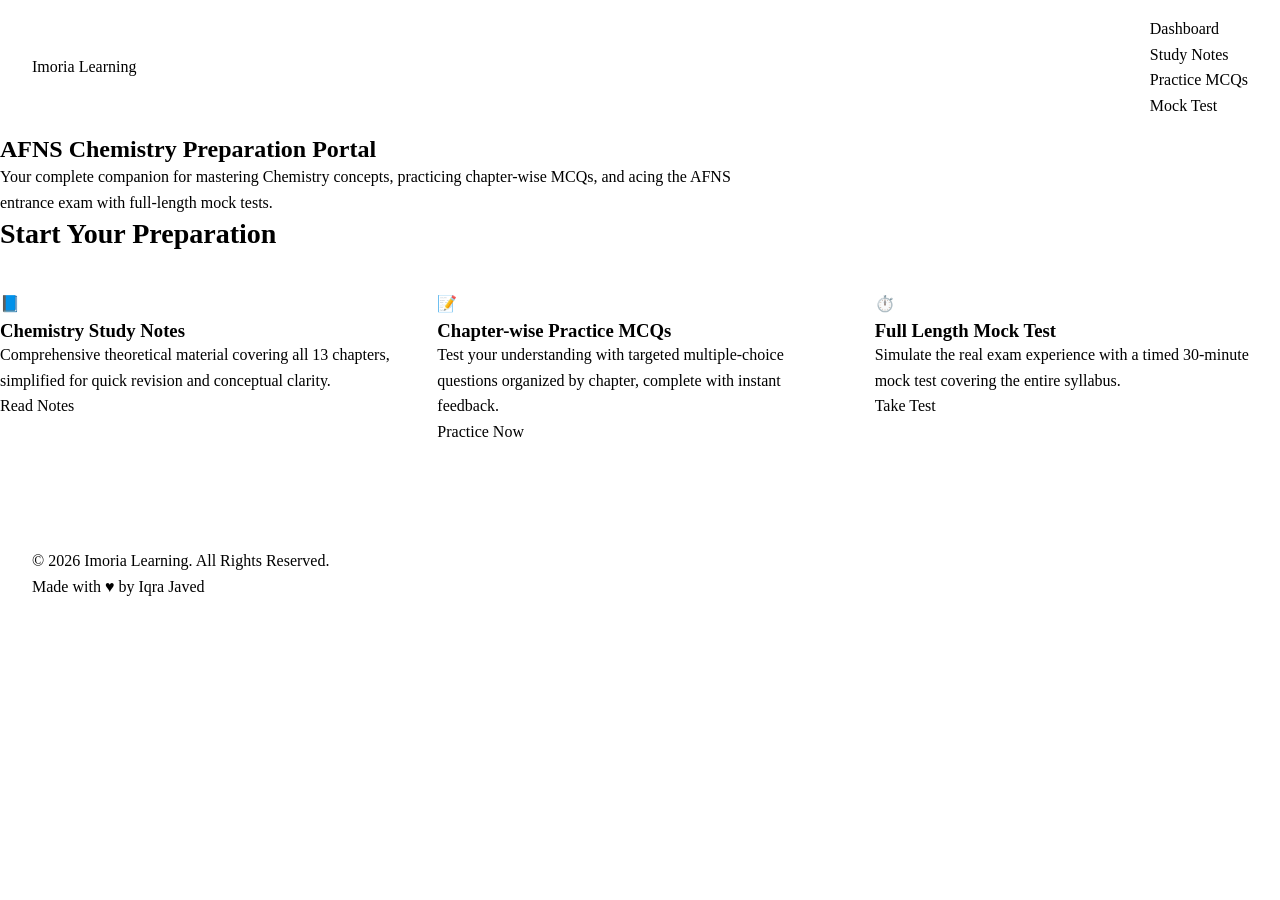
==== index.html @ fbb4ffd7 "Update index.html" ====
<!DOCTYPE html>
<html lang="en">
<head>
  <meta charset="UTF-8">
  <meta name="viewport" content="width=device-width, initial-scale=1.0">
  <title>Imoria Learning | AFNS Chemistry Preparation Portal</title>
  <link rel="preconnect" href="https://fonts.googleapis.com">
  <link href="https://fonts.googleapis.com/css2?family=Inter:wght@400;500;600;700;800&display=swap" rel="stylesheet">
  <link rel="stylesheet" href="style.css">
</head>
<body>

  <header class="site-header">
    <div class="container header-container">
      <a href="index.html" class="logo">Imoria <span>Learning</span></a>
      <nav class="main-nav">
        <ul>
          <li><a href="index.html" class="active">Dashboard</a></li>
          <li><a href="chemistry-notes.html">Study Notes</a></li>
          <li><a href="mcqs.html">Practice MCQs</a></li>
          <li><a href="practice-test.html">Mock Test</a></li>
        </ul>
      </nav>
    </div>
  </header>

  <main>

    <section class="hero">
      <div class="container hero-content">
        <h1>AFNS Chemistry Preparation Portal</h1>
        <p>Your complete companion for mastering Chemistry concepts, practicing chapter-wise MCQs, and acing the AFNS entrance exam with full-length mock tests.</p>
      </div>
    </section>

    <section class="dashboard-grid">
      <div class="container">
        <h2 class="section-title">Start Your Preparation</h2>
        <div class="cards-grid">

          <article class="card">
            <div class="card-icon notes-icon">📘</div>
            <h3>Chemistry Study Notes</h3>
            <p>Comprehensive theoretical material covering all 13 chapters, simplified for quick revision and conceptual clarity.</p>
            <a href="chemistry-notes.html" class="card-btn">Read Notes</a>
          </article>

          <article class="card">
            <div class="card-icon mcq-icon">📝</div>
            <h3>Chapter-wise Practice MCQs</h3>
            <p>Test your understanding with targeted multiple-choice questions organized by chapter, complete with instant feedback.</p>
            <a href="mcqs.html" class="card-btn">Practice Now</a>
          </article>

          <article class="card">
            <div class="card-icon test-icon">⏱️</div>
            <h3>Full Length Mock Test</h3>
            <p>Simulate the real exam experience with a timed 30-minute mock test covering the entire syllabus.</p>
            <a href="practice-test.html" class="card-btn">Take Test</a>
          </article>

        </div>
      </div>
    </section>

  </main>

  <footer class="site-footer">
    <div class="container footer-content">
      <p>&copy; 2026 Imoria Learning. All Rights Reserved.</p>
      <p>Made with ♥ by Iqra Javed</p>
    </div>
  </footer>

  <script src="main.js"></script>
</body>
</html>
---- style.css ----
```css
/* ==========================================================================
   IMORIA LEARNING - GLOBAL DESIGN SYSTEM & STYLESHEET
   Project: AFNS Chemistry Preparation Portal
   Author: Expert UI/UX Designer & Senior Front-End Developer
   Year: 2026
   ========================================================================== */

/* --------------------------------------------------------------------------
   1. DESIGN SYSTEM VARIABLES & ROOT CONFIGURATION
   -------------------------------------------------------------------------- */
:root {
    /* Color Palette */
    --primary: #1a365d;          /* Deep Navy - Institutional/Medical Authority */
    --primary-light: #2a4365;    /* Medium Navy for interactive states */
    --secondary: #319795;        /* Premium Teal - Clinical / Digital Accent */
    --secondary-light: #e6fffa;  /* Light Teal tint for backgrounds */
    --accent: #d69e2e;           /* Amber Gold - High alert / Attention / Timer */
    --accent-light: #fefcbf;     /* Light Amber tint */
    
    /* Neutral Shades */
    --bg-main: #f7fafc;          /* Soft Off-White/Grey Canvas */
    --bg-card: #ffffff;          /* Pure White for Surface Components */
    --text-dark: #2d3748;        /* Dark Slate for High Contrast Readability */
    --text-muted: #718096;       /* Muted Slate for Secondary Meta Content */
    --border-color: #e2e8f0;     /* Soft Divider Grey */

    /* Status Colors */
    --success: #2f855a;          /* Soft Emerald Green */
    --success-bg: #f0fff4;       /* Success Alert Tint */
    --error: #c53030;            /* Deep Crimson Red */
    --error-bg: #fff5f5;         /* Error Alert Tint */

    /* Typography Scale */
    --font-main: 'Inter', -apple-system, BlinkMacSystemFont, "Segoe UI", Roboto, Arial, sans-serif;
    
    /* Layout Properties */
    --max-width: 1200px;
    --radius-sm: 6px;
    --radius-md: 12px;
    --radius-lg: 16px;
    --shadow-sm: 0 1px 3px rgba(0,0,0,0.1);
    --shadow-md: 0 4px 6px -1px rgba(0,0,0,0.05), 0 2px 4px -1px rgba(0,0,0,0.03);
    --shadow-lg: 0 10px 15px -3px rgba(0,0,0,0.05), 0 4px 6px -2px rgba(0,0,0,0.02);
    --transition-fast: 0.2s ease;
    --transition-normal: 0.3s ease;
}

/* --------------------------------------------------------------------------
   2. CUSTOM CSS RESET & BASE STYLES
   -------------------------------------------------------------------------- */
*, *::before, *::after {
    box-sizing: border-box;
    margin: 0;
    padding: 0;
}

html {
    scroll-behavior: smooth;
    font-size: 16px;
}

body {
    font-family: var(--font-main);
    background-color: var(--bg-main);
    color: var(--text-dark);
    line-height: 1.6;
    -webkit-font-smoothing: antialiased;
    -moz-osx-font-smoothing: grayscale;
    overflow-x: hidden;
}

/* Typography Overrides */
h1, h2, h3, h4 {
    color: var(--primary);
    font-weight: 700;
    line-height: 1.25;
}

a {
    color: inherit;
    text-decoration: none;
    transition: color var(--transition-fast);
}

ul {
    list-style: none;
}

img, svg {
    display: inline-block;
    vertical-align: middle;
}

/* --------------------------------------------------------------------------
   3. SHARED LAYOUT COMPONENTS (HEADER, NAV, FOOTER)
   -------------------------------------------------------------------------- */
/* Sticky Site Header */
.site-header {
    position: sticky;
    top: 0;
    z-index: 1000;
    background-color: var(--bg-card);
    box-shadow: var(--shadow-sm);
    border-bottom: 1px solid var(--border-color);
}

.header-container {
    display: flex;
    justify-content: space-between;
    align-items: center;
    max-width: var(--max-width);
    margin: 0 auto;
    padding: 1rem 2rem;
}

/* Branding Logo */
.brand {
    display: flex;
    align-items: center;
    gap: 0.5rem;
}

.brand-logo {
    font-size: 1.75rem;
}

.brand-name {
    font-size: 1.25rem;
    font-weight: 700;
    color: var(--primary);
    letter-spacing: -0.5px;
}

/* Navigation Architecture */
.main-navigation ul {
    display: flex;
    gap: 1.5rem;
}

.nav-link {
    position: relative;
    padding: 0.5rem 0.25rem;
    font-weight: 500;
    color: var(--text-muted);
}

.nav-link:hover {
    color: var(--primary);
}

/* Active Page Indicator State */
.nav-link.active {
    color: var(--secondary);
    font-weight: 600;
}

.nav-link.active::after {
    content: '';
    position: absolute;
    bottom: -4px;
    left: 0;
    width: 100%;
    height: 3px;
    background-color: var(--secondary);
    border-radius: 2px;
}

/* Shared Footer Architecture */
.site-footer {
    background-color: var(--primary);
    color: var(--bg-main);
    padding: 2.5rem 2rem;
    margin-top: 4rem;
    border-top: 4px solid var(--secondary);
}

.footer-container {
    display: flex;
    flex-direction: column;
    align-items: center;
    justify-content: center;
    gap: 0.75rem;
    max-width: var(--max-width);
    margin: 0 auto;
    text-align: center;
}

.site-footer .copyright {
    font-size: 0.9rem;
    opacity: 0.85;
}

.site-footer .signature {
    font-size: 0.85rem;
    opacity: 0.75;
    letter-spacing: 0.5px;
}

/* Heart Beats Animation */
.heart {
    display: inline-block;
    color: #e53e3e;
    animation: pulse 1.5s infinite;
}

@keyframes pulse {
    0% { transform: scale(1); }
    50% { transform: scale(1.15); }
    100% { transform: scale(1); }
}

/* --------------------------------------------------------------------------
   4. GLOBAL INTERACTIVE BUTTON DESIGN SYSTEM
   -------------------------------------------------------------------------- */
.btn {
    display: inline-flex;
    align-items: center;
    justify-content: center;
    padding: 0.75rem 1.5rem;
    font-size: 0.95rem;
    font-weight: 600;
    border-radius: var(--radius-md);
    border: none;
    cursor: pointer;
    transition: all var(--transition-fast);
    text-align: center;
    box-shadow: var(--shadow-sm);
}

.btn:active {
    transform: scale(0.98);
}

/* Primary Teal Action Buttons */
.btn-primary {
    background-color: var(--secondary);
    color: var(--bg-card);
}

.btn-primary:hover {
    background-color: #287e7c;
    box-shadow: 0 4px 12px rgba(49, 151, 149, 0.3);
}

/* Accent Amber Live Test Buttons */
.btn-accent {
    background-color: var(--accent);
    color: var(--primary);
}

.btn-accent:hover {
    background-color: #b7861e;
    color: var(--bg-card);
    box-shadow: 0 4px 12px rgba(214, 158, 46, 0.3);
}

/* Chapter Validation Button Style */
.btn-check {
    background-color: var(--primary);
    color: var(--bg-card);
    padding: 0.6rem 1.25rem;
    font-size: 0.9rem;
}

.btn-check:hover {
    background-color: var(--primary-light);
}

/* Master Grand Test Submission Button */
.btn-submit-test {
    background-color: var(--secondary);
    color: var(--bg-card);
    font-size: 1.1rem;
    padding: 1rem 2.5rem;
    border-radius: var(--radius-lg);
    width: 100%;
    max-width: 400px;
    box-shadow: var(--shadow-md);
}

.btn-submit-test:hover {
    background-color: #236c6a;
    transform: translateY(-2px);
    box-shadow: 0 6px 20px rgba(49, 151, 149, 0.4);
}

/* --------------------------------------------------------------------------
   5. INDEX / MAIN DASHBOARD SPECIFIC LAYOUT (.dashboard-container)
   -------------------------------------------------------------------------- */
.dashboard-container {
    max-width: var(--max-width);
    margin: 0 auto;
    padding: 2rem 2rem;
}

/* Hero Section Branding */
.hero-section {
    background: linear-gradient(135deg, var(--primary) 0%, var(--primary-light) 100%);
    color: var(--bg-card);
    border-radius: var(--radius-lg);
    padding: 3.5rem 2.5rem;
    margin-bottom: 3.5rem;
    box-shadow: var(--shadow-lg);
    position: relative;
    overflow: hidden;
}

.hero-section::before {
    content: '';
    position: absolute;
    top: -20%;
    right: -10%;
    width: 300px;
    height: 300px;
    background: rgba(49, 151, 149, 0.15);
    border-radius: 50%;
    filter: blur(40px);
}

.hero-content {
    max-width: 750px;
    position: relative;
    z-index: 2;
}

.badge {
    display: inline-block;
    background-color: rgba(49, 151, 149, 0.2);
    color: #4fd1c5;
    border: 1px solid rgba(49, 151, 149, 0.4);
    padding: 0.35rem 0.85rem;
    font-size: 0.8rem;
    font-weight: 700;
    text-transform: uppercase;
    letter-spacing: 1px;
    border-radius: 50px;
    margin-bottom: 1.25rem;
}

.hero-section h1 {
    color: var(--bg-card);
    font-size: 2.5rem;
    margin-bottom: 1rem;
    letter-spacing: -0.5px;
}

.hero-section p {
    font-size: 1.1rem;
    opacity: 0.9;
    line-height: 1.6;
}

/* Dashboard Modules Grid Layout */
.modules-section {
    margin-bottom: 2rem;
}

.section-title {
    font-size: 1.75rem;
    margin-bottom: 2rem;
    position: relative;
    padding-bottom: 0.5rem;
}

.section-title::after {
    content: '';
    position: absolute;
    bottom: 0;
    left: 0;
    width: 60px;
    height: 4px;
    background-color: var(--secondary);
    border-radius: 2px;
}

.cards-grid {
    display: grid;
    grid-template-columns: repeat(auto-fit, minmax(320px, 1fr));
    gap: 2rem;
}

/* Premium Module Semantic Cards */
.dashboard-card {
    background-color: var(--bg-card);
    border-radius: var(--radius-lg);
    border: 1px solid var(--border-color);
    padding: 2rem;
    display: flex;
    flex-direction: column;
    box-shadow: var(--shadow-md);
    transition: transform var(--transition-normal), box-shadow var(--transition-normal);
}

.dashboard-card:hover {
    transform: translateY(-6px);
    box-shadow: 0 20px 25px -5px rgba(0,0,0,0.06), 0 10px 10px -5px rgba(0,0,0,0.03);
}

/* Card Icons Branding Wrapper */
.card-icon-wrapper {
    width: 56px;
    height: 56px;
    border-radius: var(--radius-md);
    display: flex;
    align-items: center;
    justify-content: center;
    margin-bottom: 1.5rem;
}

.card-icon {
    width: 28px;
    height: 28px;
}

/* Contextual Card Colors */
.blue-bg { background-color: #ebf8ff; color: #2b6cb0; }
.teal-bg { background-color: var(--secondary-light); color: var(--secondary); }
.amber-bg { background-color: #fefff0; color: #b7861e; }

.card-body {
    flex-grow: 1;
}

.dashboard-card h3 {
    font-size: 1.35rem;
    margin-bottom: 0.75rem;
}

.dashboard-card p {
    color: var(--text-muted);
    font-size: 0.95rem;
    margin-bottom: 1.25rem;
    line-height: 1.5;
}

.card-meta {
    display: inline-block;
    font-size: 0.85rem;
    font-weight: 600;
    color: var(--text-dark);
    background-color: var(--bg-main);
    padding: 0.25rem 0.6rem;
    border-radius: var(--radius-sm);
    margin-bottom: 1.5rem;
}

.card-footer {
    margin-top: auto;
}

.card-footer .btn {
    width: 100%;
}

/* --------------------------------------------------------------------------
   6. STUDY NOTES WORKSPACE (.notes-layout-container)
   -------------------------------------------------------------------------- */
.notes-layout-container {
    display: grid;
    grid-template-columns: 280px 1fr;
    max-width: var(--max-width);
    margin: 2rem auto;
    padding: 0 2rem;
    gap: 2.5rem;
    align-items: start;
}

/* Sticky Left Navigation Sidebar */
.notes-sidebar {
    position: sticky;
    top: calc(1rem + 70px); /* Aligned neatly with header space */
    max-height: calc(100vh - 120px);
    overflow-y: auto;
    background-color: var(--bg-card);
    border: 1px solid var(--border-color);
    border-radius: var(--radius-md);
    padding: 1.25rem;
    box-shadow: var(--shadow-sm);
}

.sidebar-header h3 {
    font-size: 1.1rem;
    text-transform: uppercase;
    letter-spacing: 0.5px;
    color: var(--text-muted);
    border-bottom: 2px solid var(--bg-main);
    padding-bottom: 0.75rem;
    margin-bottom: 1rem;
}

.sidebar-links li {
    margin-bottom: 0.5rem;
}

.sidebar-links a {
    display: block;
    padding: 0.6rem 0.75rem;
    font-size: 0.9rem;
    font-weight: 500;
    color: var(--text-dark);
    border-radius: var(--radius-sm);
    transition: all var(--transition-fast);
}

.sidebar-links a:hover {
    background-color: var(--bg-main);
    color: var(--secondary);
    padding-left: 1rem;
}

/* Main Content Column Area */
.notes-body {
    display: flex;
    flex-direction: column;
    gap: 3.5rem;
}

/* Individual Chapter Card Section */
.chapter-section {
    background-color: var(--bg-card);
    border: 1px solid var(--border-color);
    border-radius: var(--radius-lg);
    padding: 2.5rem;
    box-shadow: var(--shadow-md);
    scroll-margin-top: 90px; /* Provides safety offset during anchor jumps */
}

.chapter-section h2 {
    font-size: 1.6rem;
    border-bottom: 2px solid var(--border-color);
    padding-bottom: 1rem;
    margin-bottom: 1.5rem;
}

.chapter-content ul {
    list-style-type: disc;
    padding-left: 1.5rem;
    margin-bottom: 1.75rem;
}

.chapter-content li {
    margin-bottom: 0.75rem;
    line-height: 1.7;
    color: var(--text-dark);
}

.chapter-content li strong {
    color: var(--primary);
}

/* Modern High-Yield Data Tables */
.chapter-content table {
    width: 100%;
    border-collapse: collapse;
    margin: 1.75rem 0;
    font-size: 0.9rem;
    box-shadow: var(--shadow-sm);
    border-radius: var(--radius-sm);
    overflow: hidden;
}

.chapter-content th, 
.chapter-content td {
    padding: 0.85rem 1.25rem;
    text-align: left;
}

.chapter-content th {
    background-color: var(--primary);
    color: var(--bg-card);
    font-weight: 600;
    letter-spacing: 0.5px;
}

.chapter-content tr {
    border-bottom: 1px solid var(--border-color);
    transition: background-color var(--transition-fast);
}

.chapter-content tbody tr:nth-child(even) {
    background-color: var(--bg-main);
}

.chapter-content tbody tr:hover {
    background-color: #edf2f7;
}

/* High-Yield Custom Revision Callout Boxes */
.quick-revision-box {
    background-color: var(--secondary-light);
    color: #234e52;
    border-left: 4px solid var(--secondary);
    padding: 1.25rem 1.5rem;
    border-radius: 0 var(--radius-md) var(--radius-md) 0;
    font-size: 0.95rem;
    line-height: 1.6;
    margin-top: 1.5rem;
}

.quick-revision-box strong {
    color: var(--secondary);
    display: block;
    margin-bottom: 0.25rem;
    font-weight: 700;
}

/* --------------------------------------------------------------------------
   7. PRACTICE QUIZ PORTAL STYLING (.quiz-portal-container)
   -------------------------------------------------------------------------- */
.quiz-portal-container {
    max-width: 800px;
    margin: 0 auto;
    padding: 2rem 2rem;
}

.quiz-page-header {
    text-align: center;
    margin-bottom: 3rem;
}

.quiz-page-header h1 {
    font-size: 2.25rem;
    margin-bottom: 0.5rem;
}

.quiz-page-header p {
    color: var(--text-muted);
}

/* Quizzes Main Container Cards */
.quiz-card {
    background-color: var(--bg-card);
    border-radius: var(--radius-lg);
    border: 1px solid var(--border-color);
    padding: 2.5rem;
    margin-bottom: 3rem;
    box-shadow: var(--shadow-md);
}

.quiz-card h3 {
    font-size: 1.4rem;
    border-bottom: 2px solid var(--bg-main);
    padding-bottom: 0.75rem;
    margin-bottom: 2rem;
}

/* Single MCQ Content Structure */
.question-group {
    margin-bottom: 2rem;
}

.question-text {
    font-size: 1.05rem;
    font-weight: 600;
    color: var(--primary);
    margin-bottom: 1rem;
}

/* Custom Interactive Option Radio Buttons */
.option-label {
    display: flex;
    align-items: center;
    gap: 0.75rem;
    background-color: var(--bg-main);
    border: 1px solid var(--border-color);
    padding: 1rem 1.25rem;
    border-radius: var(--radius-md);
    margin-bottom: 0.75rem;
    cursor: pointer;
    font-weight: 500;
    font-size: 0.95rem;
    transition: all var(--transition-fast);
}

.option-label:hover {
    background-color: #edf2f7;
    border-color: var(--text-muted);
}

/* Radio Checked State via CSS :has Modifier */
.option-label:has(input[type="radio"]:checked) {
    background-color: var(--secondary-light);
    border-color: var(--secondary);
    color: var(--secondary);
}

.option-label input[type="radio"] {
    accent-color: var(--secondary);
    width: 18px;
    height: 18px;
}

/* Actions Area inside Quiz Card */
.quiz-actions {
    display: flex;
    align-items: center;
    gap: 1.5rem;
    border-top: 1px solid var(--border-color);
    padding-top: 1.5rem;
    margin-top: 1.5rem;
}

/* Feedback Utilities (Dynamic JS insertion) */
.quiz-feedback {
    font-size: 1rem;
    font-weight: 700;
    padding: 0.5rem 1rem;
    border-radius: var(--radius-sm);
    display: none; /* Controlled dynamically via main.js */
}

.quiz-feedback.success {
    display: block;
    background-color: var(--success-bg);
    color: var(--success);
}

.quiz-feedback.error {
    display: block;
    background-color: var(--error-bg);
    color: var(--error);
}

/* --------------------------------------------------------------------------
   8. GRAND MOCK TEST SPECIAL SUITE (.mock-test-container)
   -------------------------------------------------------------------------- */
.mock-test-container {
    max-width: 850px;
    margin: 0 auto;
    padding: 2rem 2rem;
}

/* Sticky Fluorescent Glowing Countdown Widget */
.timer-card {
    position: sticky;
    top: 85px;
    z-index: 900;
    background-color: var(--primary);
    color: var(--bg-card);
    border-radius: var(--radius-md);
    padding: 1.25rem 2rem;
    margin-bottom: 3.5rem;
    display: flex;
    justify-content: space-between;
    align-items: center;
    box-shadow: 0 10px 25px -5px rgba(26, 54, 93, 0.4), 0 8px 16px -4px rgba(214, 158, 46, 0.2);
    border-left: 6px solid var(--accent);
}

.timer-label {
    font-size: 1.1rem;
    font-weight: 700;
    letter-spacing: -0.2px;
}

.timer-subtext {
    font-size: 0.8rem;
    opacity: 0.75;
    margin-top: 0.1rem;
}

.timer-countdown-wrapper {
    display: flex;
    align-items: center;
    gap: 0.5rem;
    background-color: rgba(255,255,255,0.1);
    padding: 0.5rem 1.25rem;
    border-radius: var(--radius-sm);
}

.countdown-icon {
    font-size: 1.2rem;
}

.timer-countdown {
    font-family: monospace;
    font-size: 1.5rem;
    font-weight: 700;
    color: var(--accent);
    text-shadow: 0 0 4px rgba(214, 158, 46, 0.4);
}

/* Index Question Enumerator Class */
.q-num {
    color: var(--secondary);
    margin-right: 0.25rem;
}

/* Submission Layout Wrapper */
.test-submission-area {
    display: flex;
    justify-content: center;
    margin-top: 4rem;
}

/* Evaluation Score Summary Results Card */
.results-card {
    background: linear-gradient(135deg, #ffffff 0%, var(--bg-main) 100%);
    border: 2px solid var(--secondary);
    border-radius: var(--radius-lg);
    padding: 3rem 2rem;
    text-align: center;
    margin-top: 3rem;
    box-shadow: var(--shadow-lg);
    animation: slideUp var(--transition-normal) forwards;
}

@keyframes slideUp {
    from { opacity: 0; transform: translateY(20px); }
    to { opacity: 1; transform: translateY(0); }
}

.results-card h2 {
    font-size: 2rem;
    color: var(--primary);
    margin-bottom: 0.5rem;
}

.results-card .score-display {
    font-size: 3.5rem;
    font-weight: 800;
    color: var(--secondary);
    margin: 1.5rem 0;
}

.results-card .grade-verdict {
    font-size: 1.2rem;
    font-weight: 700;
    color: var(--text-dark);
    margin-bottom: 1rem;
}

/* Global Hidden Helper Variable Utility */
.hidden {
    display: none !important;
}

/* --------------------------------------------------------------------------
   9. EXTENSIVE RESPONSIVE DESIGN (MEDIA QUERIES)
   -------------------------------------------------------------------------- */

/* Tablet & Smaller Layout Breakpoint (Max 992px) */
@media (max-width: 992px) {
    /* Fluid Column Compression for Notes Workspace */
    .notes-layout-container {
        grid-template-columns: 1fr;
        gap: 2rem;
    }

    .notes-sidebar {
        position: static;
        max-height: 250px;
        width: 100%;
    }
    
    .hero-section {
        padding: 2.5rem 1.75rem;
    }
    
    .hero-section h1 {
        font-size: 2rem;
    }
}

/* Mobile Layout Breakpoint (Max 768px) */
@media (max-width: 768px) {
    .header-container {
        flex-direction: column;
        gap: 1rem;
        padding: 1rem;
    }

    .main-navigation ul {
        gap: 1rem;
        flex-wrap: wrap;
        justify-content: center;
    }

    .nav-link {
        font-size: 0.9rem;
    }

    .hero-section {
        text-align: center;
        padding: 2rem 1.25rem;
    }
    
    .hero-section h1 {
        font-size: 1.75rem;
    }

    .cards-grid {
        grid-template-columns: 1fr;
    }

    .chapter-section, 
    .quiz-card {
        padding: 1.5rem;
    }

    /* Wrap tables horizontally safely on small mobile dimensions */
    .chapter-content {
        overflow-x: auto;
    }
    
    .timer-card {
        flex-direction: column;
        gap: 0.75rem;
        text-align: center;
        padding: 1rem;
    }
}

```
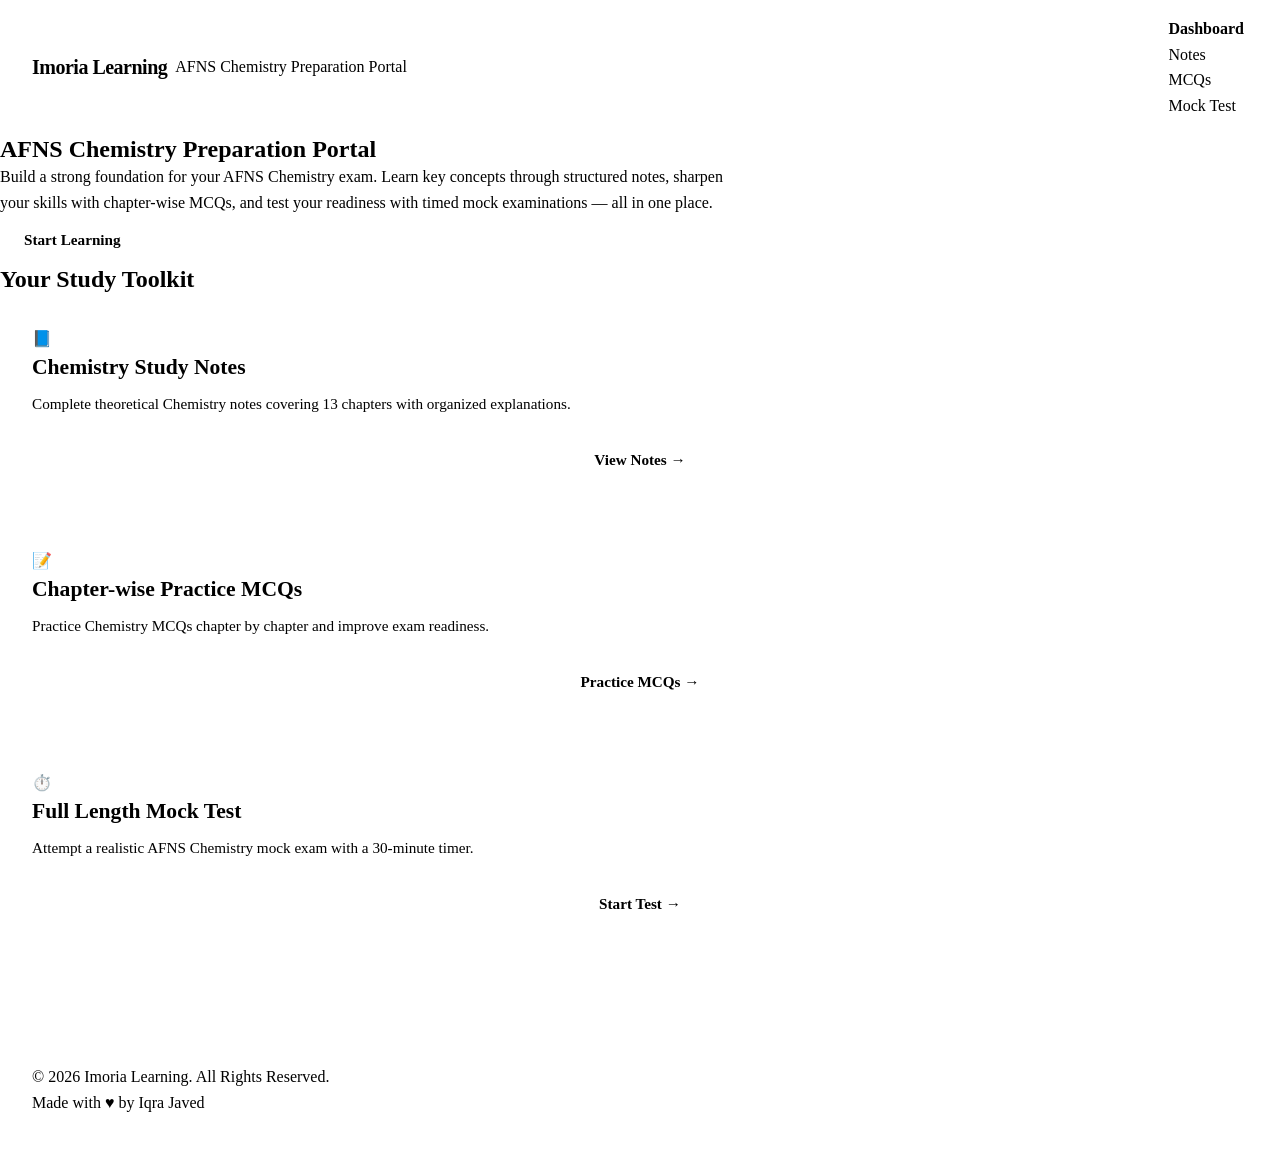
==== commit fc680a38: "Update index.html" ====
--- a/index.html
+++ b/index.html
@@ -3,73 +3,82 @@
 <head>
   <meta charset="UTF-8">
   <meta name="viewport" content="width=device-width, initial-scale=1.0">
-  <title>Imoria Learning | AFNS Chemistry Preparation Portal</title>
+  <title>Imoria Learning | AFNS Chemistry Preparation</title>
   <link rel="preconnect" href="https://fonts.googleapis.com">
-  <link href="https://fonts.googleapis.com/css2?family=Inter:wght@400;500;600;700;800&display=swap" rel="stylesheet">
+  <link rel="preconnect" href="https://fonts.gstatic.com" crossorigin>
+  <link href="https://fonts.googleapis.com/css2?family=Inter:wght@400;500;600;700&display=swap" rel="stylesheet">
   <link rel="stylesheet" href="style.css">
 </head>
 <body>
 
   <header class="site-header">
-    <div class="container header-container">
-      <a href="index.html" class="logo">Imoria <span>Learning</span></a>
+    <div class="header-container">
+      <div class="brand">
+        <span class="brand-name">Imoria Learning</span>
+        <span class="brand-subtitle">AFNS Chemistry Preparation Portal</span>
+      </div>
       <nav class="main-nav">
-        <ul>
-          <li><a href="index.html" class="active">Dashboard</a></li>
-          <li><a href="chemistry-notes.html">Study Notes</a></li>
-          <li><a href="mcqs.html">Practice MCQs</a></li>
-          <li><a href="practice-test.html">Mock Test</a></li>
+        <ul class="nav-list">
+          <li><a href="index.html" class="nav-link active">Dashboard</a></li>
+          <li><a href="chemistry-notes.html" class="nav-link">Notes</a></li>
+          <li><a href="mcqs.html" class="nav-link">MCQs</a></li>
+          <li><a href="practice-test.html" class="nav-link">Mock Test</a></li>
         </ul>
       </nav>
     </div>
   </header>
 
   <main>
-
     <section class="hero">
-      <div class="container hero-content">
-        <h1>AFNS Chemistry Preparation Portal</h1>
-        <p>Your complete companion for mastering Chemistry concepts, practicing chapter-wise MCQs, and acing the AFNS entrance exam with full-length mock tests.</p>
+      <div class="hero-content">
+        <h1 class="hero-title">AFNS Chemistry Preparation Portal</h1>
+        <p class="hero-text">
+          Build a strong foundation for your AFNS Chemistry exam. Learn key concepts through
+          structured notes, sharpen your skills with chapter-wise MCQs, and test your readiness
+          with timed mock examinations — all in one place.
+        </p>
+        <a href="chemistry-notes.html" class="btn btn-primary">Start Learning</a>
       </div>
     </section>
 
-    <section class="dashboard-grid">
-      <div class="container">
-        <h2 class="section-title">Start Your Preparation</h2>
-        <div class="cards-grid">
+    <section class="dashboard-section">
+      <h2 class="section-heading">Your Study Toolkit</h2>
+      <div class="card-grid">
 
-          <article class="card">
-            <div class="card-icon notes-icon">📘</div>
-            <h3>Chemistry Study Notes</h3>
-            <p>Comprehensive theoretical material covering all 13 chapters, simplified for quick revision and conceptual clarity.</p>
-            <a href="chemistry-notes.html" class="card-btn">Read Notes</a>
-          </article>
+        <article class="dashboard-card">
+          <div class="card-icon" aria-hidden="true">📘</div>
+          <h3 class="card-title">Chemistry Study Notes</h3>
+          <p class="card-description">
+            Complete theoretical Chemistry notes covering 13 chapters with organized explanations.
+          </p>
+          <a href="chemistry-notes.html" class="btn btn-card" aria-label="View Chemistry Study Notes">View Notes →</a>
+        </article>
 
-          <article class="card">
-            <div class="card-icon mcq-icon">📝</div>
-            <h3>Chapter-wise Practice MCQs</h3>
-            <p>Test your understanding with targeted multiple-choice questions organized by chapter, complete with instant feedback.</p>
-            <a href="mcqs.html" class="card-btn">Practice Now</a>
-          </article>
+        <article class="dashboard-card">
+          <div class="card-icon" aria-hidden="true">📝</div>
+          <h3 class="card-title">Chapter-wise Practice MCQs</h3>
+          <p class="card-description">
+            Practice Chemistry MCQs chapter by chapter and improve exam readiness.
+          </p>
+          <a href="mcqs.html" class="btn btn-card" aria-label="Practice Chapter-wise MCQs">Practice MCQs →</a>
+        </article>
 
-          <article class="card">
-            <div class="card-icon test-icon">⏱️</div>
-            <h3>Full Length Mock Test</h3>
-            <p>Simulate the real exam experience with a timed 30-minute mock test covering the entire syllabus.</p>
-            <a href="practice-test.html" class="card-btn">Take Test</a>
-          </article>
+        <article class="dashboard-card">
+          <div class="card-icon" aria-hidden="true">⏱️</div>
+          <h3 class="card-title">Full Length Mock Test</h3>
+          <p class="card-description">
+            Attempt a realistic AFNS Chemistry mock exam with a 30-minute timer.
+          </p>
+          <a href="practice-test.html" class="btn btn-card" aria-label="Start Full Length Mock Test">Start Test →</a>
+        </article>
 
-        </div>
       </div>
     </section>
-
   </main>
 
   <footer class="site-footer">
-    <div class="container footer-content">
-      <p>&copy; 2026 Imoria Learning. All Rights Reserved.</p>
-      <p>Made with ♥ by Iqra Javed</p>
-    </div>
+    <p>&copy; 2026 Imoria Learning. All Rights Reserved.</p>
+    <p>Made with ♥ by Iqra Javed</p>
   </footer>
 
   <script src="main.js"></script>
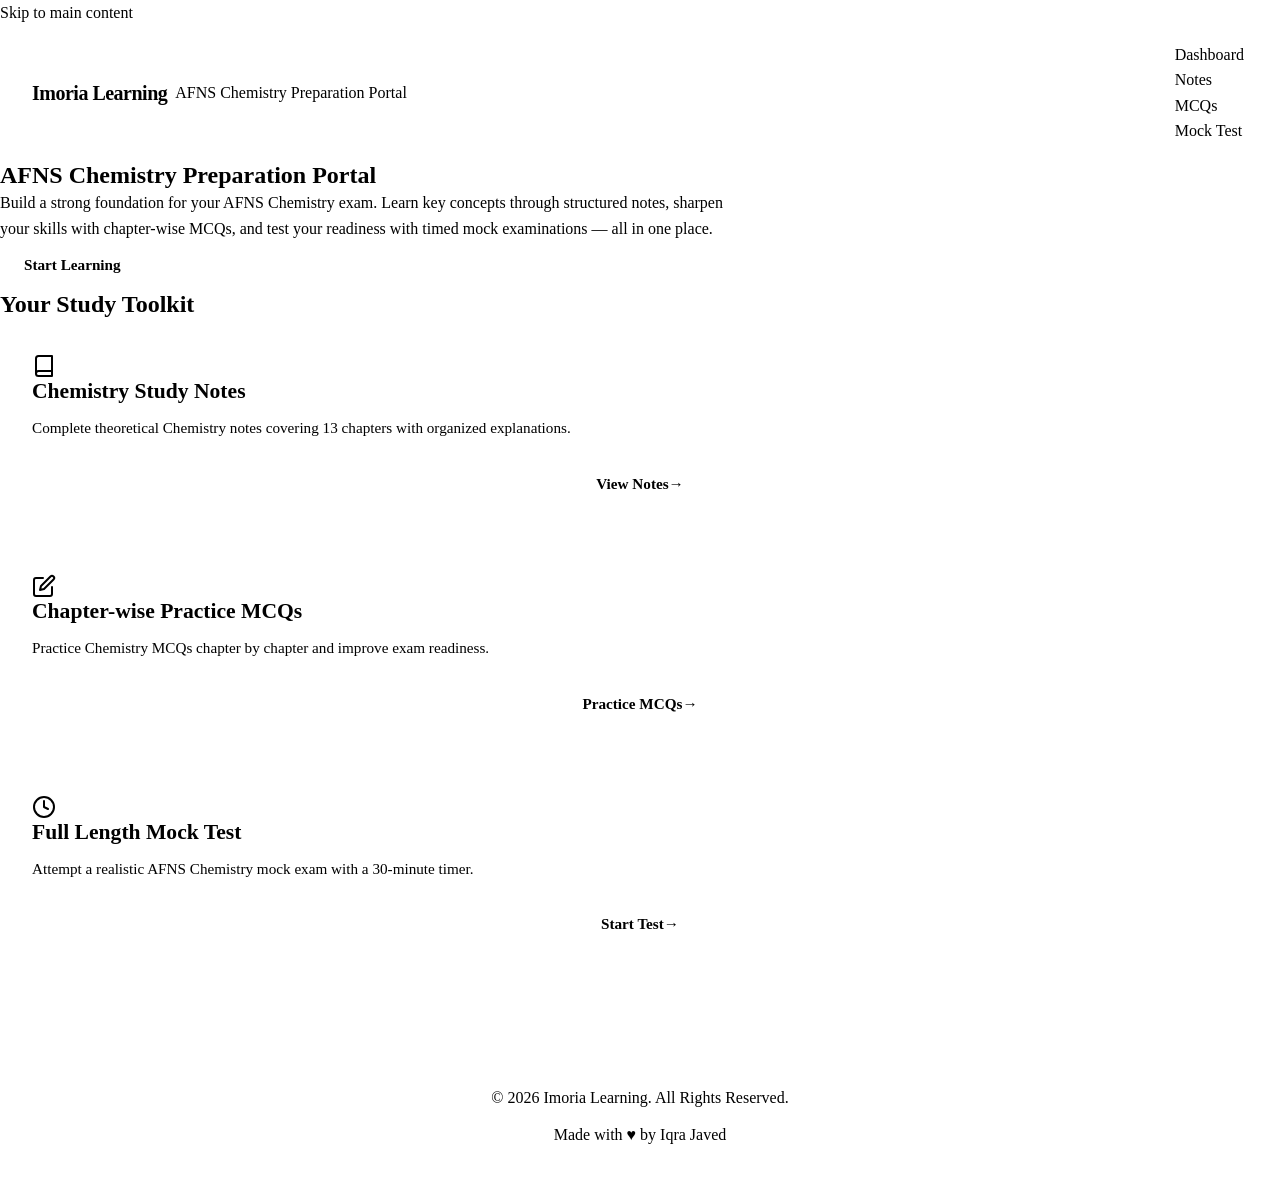
==== commit 007b0baf: "Update index.html" ====
--- a/index.html
+++ b/index.html
@@ -3,13 +3,38 @@
 <head>
   <meta charset="UTF-8">
   <meta name="viewport" content="width=device-width, initial-scale=1.0">
-  <title>Imoria Learning | AFNS Chemistry Preparation</title>
+  
+  <title>Imoria Learning | AFNS Chemistry Preparation Portal</title>
+  <meta name="title" content="Imoria Learning | AFNS Chemistry Preparation Portal">
+  <meta name="description" content="Master your AFNS Chemistry exam with Imoria Learning. Access comprehensive chapter notes, practice interactive MCQs, and take timed full-length mock tests.">
+  <meta name="keywords" content="AFNS, Chemistry Preparation, Nursing Exam, Mock Test, Chemistry MCQs, Chemistry Notes, Imoria Learning">
+  <meta name="author" content="Iqra Javed">
+  <meta name="robots" content="index, follow">
+
+  <meta property="og:type" content="website">
+  <meta property="og:url" content="https://imorialearning.edu/">
+  <meta property="og:title" content="Imoria Learning | AFNS Chemistry Preparation Portal">
+  <meta property="og:description" content="Master your AFNS Chemistry exam with Imoria Learning. Access comprehensive chapter notes, practice interactive MCQs, and take timed full-length mock tests.">
+  <meta property="og:image" content="assets/images/og-preview.jpg">
+
+  <meta property="twitter:card" content="summary_large_image">
+  <meta property="twitter:url" content="https://imorialearning.edu/">
+  <meta property="twitter:title" content="Imoria Learning | AFNS Chemistry Preparation Portal">
+  <meta property="twitter:description" content="Master your AFNS Chemistry exam with Imoria Learning. Access comprehensive chapter notes, practice interactive MCQs, and take timed full-length mock tests.">
+  <meta property="twitter:image" content="assets/images/og-preview.jpg">
+
+  <link rel="icon" href="favicon.ico" type="image/x-icon">
+  <link rel="apple-touch-icon" sizes="180x180" href="apple-touch-icon.png">
+
   <link rel="preconnect" href="https://fonts.googleapis.com">
   <link rel="preconnect" href="https://fonts.gstatic.com" crossorigin>
   <link href="https://fonts.googleapis.com/css2?family=Inter:wght@400;500;600;700&display=swap" rel="stylesheet">
+  
   <link rel="stylesheet" href="style.css">
 </head>
 <body>
+
+  <a href="#main-content" class="skip-link">Skip to main content</a>
 
   <header class="site-header">
     <div class="header-container">
@@ -17,9 +42,9 @@
         <span class="brand-name">Imoria Learning</span>
         <span class="brand-subtitle">AFNS Chemistry Preparation Portal</span>
       </div>
-      <nav class="main-nav">
+      <nav class="main-nav" aria-label="Main Navigation">
         <ul class="nav-list">
-          <li><a href="index.html" class="nav-link active">Dashboard</a></li>
+          <li><a href="index.html" class="nav-link" aria-current="page">Dashboard</a></li>
           <li><a href="chemistry-notes.html" class="nav-link">Notes</a></li>
           <li><a href="mcqs.html" class="nav-link">MCQs</a></li>
           <li><a href="practice-test.html" class="nav-link">Mock Test</a></li>
@@ -28,10 +53,11 @@
     </div>
   </header>
 
-  <main>
-    <section class="hero">
+  <main id="main-content">
+    
+    <section class="hero" aria-labelledby="hero-title">
       <div class="hero-content">
-        <h1 class="hero-title">AFNS Chemistry Preparation Portal</h1>
+        <h1 id="hero-title" class="hero-title">AFNS Chemistry Preparation Portal</h1>
         <p class="hero-text">
           Build a strong foundation for your AFNS Chemistry exam. Learn key concepts through
           structured notes, sharpen your skills with chapter-wise MCQs, and test your readiness
@@ -41,46 +67,62 @@
       </div>
     </section>
 
-    <section class="dashboard-section">
-      <h2 class="section-heading">Your Study Toolkit</h2>
-      <div class="card-grid">
+    <section class="dashboard-section" aria-labelledby="section-heading">
+      <div class="container">
+        <h2 id="section-heading" class="section-heading">Your Study Toolkit</h2>
+        <div class="card-grid">
 
-        <article class="dashboard-card">
-          <div class="card-icon" aria-hidden="true">📘</div>
-          <h3 class="card-title">Chemistry Study Notes</h3>
-          <p class="card-description">
-            Complete theoretical Chemistry notes covering 13 chapters with organized explanations.
-          </p>
-          <a href="chemistry-notes.html" class="btn btn-card" aria-label="View Chemistry Study Notes">View Notes →</a>
-        </article>
+          <article class="dashboard-card">
+            <div class="card-icon-container" aria-hidden="true">
+              <svg xmlns="http://www.w3.org/2000/svg" width="24" height="24" viewBox="0 0 24 24" fill="none" stroke="currentColor" stroke-width="2" stroke-linecap="round" stroke-linejoin="round" class="card-svg"><path d="M4 19.5A2.5 2.5 0 0 1 6.5 17H20"></path><path d="M6.5 2H20v20H6.5A2.5 2.5 0 0 1 4 19.5v-15A2.5 2.5 0 0 1 6.5 2z"></path></svg>
+            </div>
+            <h3 class="card-title">Chemistry Study Notes</h3>
+            <p class="card-description">
+              Complete theoretical Chemistry notes covering 13 chapters with organized explanations.
+            </p>
+            <a href="chemistry-notes.html" class="btn btn-card" aria-label="View Chemistry Study Notes">
+              View Notes <span aria-hidden="true">&rarr;</span>
+            </a>
+          </article>
 
-        <article class="dashboard-card">
-          <div class="card-icon" aria-hidden="true">📝</div>
-          <h3 class="card-title">Chapter-wise Practice MCQs</h3>
-          <p class="card-description">
-            Practice Chemistry MCQs chapter by chapter and improve exam readiness.
-          </p>
-          <a href="mcqs.html" class="btn btn-card" aria-label="Practice Chapter-wise MCQs">Practice MCQs →</a>
-        </article>
+          <article class="dashboard-card">
+            <div class="card-icon-container" aria-hidden="true">
+              <svg xmlns="http://www.w3.org/2000/svg" width="24" height="24" viewBox="0 0 24 24" fill="none" stroke="currentColor" stroke-width="2" stroke-linecap="round" stroke-linejoin="round" class="card-svg"><path d="M11 4H4a2 2 0 0 0-2 2v14a2 2 0 0 0 2 2h14a2 2 0 0 0 2-2v-7"></path><path d="M18.5 2.5a2.121 2.121 0 0 1 3 3L12 15l-4 1 1-4 9.5-9.5z"></path></svg>
+            </div>
+            <h3 class="card-title">Chapter-wise Practice MCQs</h3>
+            <p class="card-description">
+              Practice Chemistry MCQs chapter by chapter and improve exam readiness.
+            </p>
+            <a href="mcqs.html" class="btn btn-card" aria-label="Practice Chapter-wise MCQs">
+              Practice MCQs <span aria-hidden="true">&rarr;</span>
+            </a>
+          </article>
 
-        <article class="dashboard-card">
-          <div class="card-icon" aria-hidden="true">⏱️</div>
-          <h3 class="card-title">Full Length Mock Test</h3>
-          <p class="card-description">
-            Attempt a realistic AFNS Chemistry mock exam with a 30-minute timer.
-          </p>
-          <a href="practice-test.html" class="btn btn-card" aria-label="Start Full Length Mock Test">Start Test →</a>
-        </article>
+          <article class="dashboard-card">
+            <div class="card-icon-container" aria-hidden="true">
+              <svg xmlns="http://www.w3.org/2000/svg" width="24" height="24" viewBox="0 0 24 24" fill="none" stroke="currentColor" stroke-width="2" stroke-linecap="round" stroke-linejoin="round" class="card-svg"><circle cx="12" cy="12" r="10"></circle><polyline points="12 6 12 12 16 14"></polyline></svg>
+            </div>
+            <h3 class="card-title">Full Length Mock Test</h3>
+            <p class="card-description">
+              Attempt a realistic AFNS Chemistry mock exam with a 30-minute timer.
+            </p>
+            <a href="practice-test.html" class="btn btn-card" aria-label="Start Full Length Mock Test">
+              Start Test <span aria-hidden="true">&rarr;</span>
+            </a>
+          </article>
 
+        </div>
       </div>
     </section>
   </main>
 
   <footer class="site-footer">
-    <p>&copy; 2026 Imoria Learning. All Rights Reserved.</p>
-    <p>Made with ♥ by Iqra Javed</p>
+    <div class="footer-container">
+      <p>&copy; 2026 Imoria Learning. All Rights Reserved.</p>
+      <p>Made with <span role="img" aria-label="love">♥</span> by Iqra Javed</p>
+    </div>
   </footer>
 
-  <script src="main.js"></script>
+  <script src="main.js" defer></script>
 </body>
 </html>
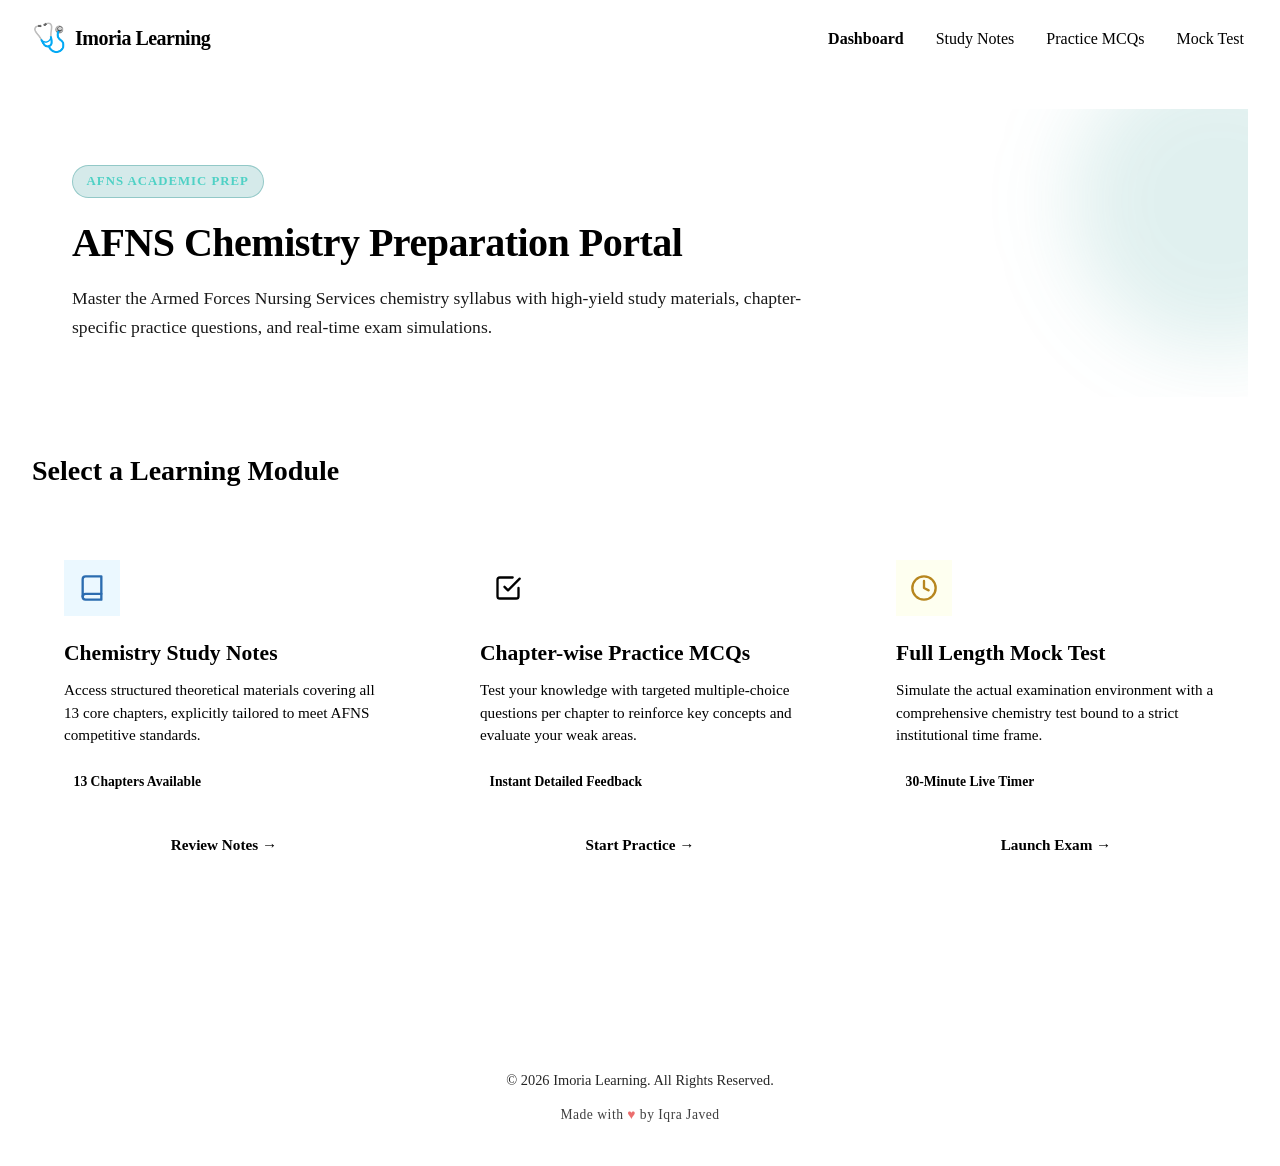
==== commit ffdd60be: "Update index.html" ====
--- a/index.html
+++ b/index.html
@@ -1,128 +1,101 @@
 <!DOCTYPE html>
 <html lang="en">
 <head>
-  <meta charset="UTF-8">
-  <meta name="viewport" content="width=device-width, initial-scale=1.0">
-  
-  <title>Imoria Learning | AFNS Chemistry Preparation Portal</title>
-  <meta name="title" content="Imoria Learning | AFNS Chemistry Preparation Portal">
-  <meta name="description" content="Master your AFNS Chemistry exam with Imoria Learning. Access comprehensive chapter notes, practice interactive MCQs, and take timed full-length mock tests.">
-  <meta name="keywords" content="AFNS, Chemistry Preparation, Nursing Exam, Mock Test, Chemistry MCQs, Chemistry Notes, Imoria Learning">
-  <meta name="author" content="Iqra Javed">
-  <meta name="robots" content="index, follow">
-
-  <meta property="og:type" content="website">
-  <meta property="og:url" content="https://imorialearning.edu/">
-  <meta property="og:title" content="Imoria Learning | AFNS Chemistry Preparation Portal">
-  <meta property="og:description" content="Master your AFNS Chemistry exam with Imoria Learning. Access comprehensive chapter notes, practice interactive MCQs, and take timed full-length mock tests.">
-  <meta property="og:image" content="assets/images/og-preview.jpg">
-
-  <meta property="twitter:card" content="summary_large_image">
-  <meta property="twitter:url" content="https://imorialearning.edu/">
-  <meta property="twitter:title" content="Imoria Learning | AFNS Chemistry Preparation Portal">
-  <meta property="twitter:description" content="Master your AFNS Chemistry exam with Imoria Learning. Access comprehensive chapter notes, practice interactive MCQs, and take timed full-length mock tests.">
-  <meta property="twitter:image" content="assets/images/og-preview.jpg">
-
-  <link rel="icon" href="favicon.ico" type="image/x-icon">
-  <link rel="apple-touch-icon" sizes="180x180" href="apple-touch-icon.png">
-
-  <link rel="preconnect" href="https://fonts.googleapis.com">
-  <link rel="preconnect" href="https://fonts.gstatic.com" crossorigin>
-  <link href="https://fonts.googleapis.com/css2?family=Inter:wght@400;500;600;700&display=swap" rel="stylesheet">
-  
-  <link rel="stylesheet" href="style.css">
+    <meta charset="UTF-8">
+    <meta name="viewport" content="width=device-width, initial-scale=1.0">
+    <title>Dashboard | Imoria Learning - AFNS Chemistry Preparation</title>
+    <link rel="preconnect" href="https://fonts.googleapis.com">
+    <link rel="preconnect" href="https://fonts.gstatic.com" crossorigin>
+    <link href="https://fonts.googleapis.com/css2?family=Inter:wght@400;500;600;700&display=swap" rel="stylesheet">
+    <link rel="stylesheet" href="style.css">
 </head>
 <body>
 
-  <a href="#main-content" class="skip-link">Skip to main content</a>
+    <header class="site-header">
+        <div class="header-container">
+            <div class="brand">
+                <span class="brand-logo">🩺</span>
+                <span class="brand-name">Imoria Learning</span>
+            </div>
+            <nav class="main-navigation">
+                <ul>
+                    <li><a href="index.html" class="nav-link active">Dashboard</a></li>
+                    <li><a href="chemistry-notes.html" class="nav-link">Study Notes</a></li>
+                    <li><a href="mcqs.html" class="nav-link">Practice MCQs</a></li>
+                    <li><a href="practice-test.html" class="nav-link">Mock Test</a></li>
+                </ul>
+            </nav>
+        </div>
+    </header>
 
-  <header class="site-header">
-    <div class="header-container">
-      <div class="brand">
-        <span class="brand-name">Imoria Learning</span>
-        <span class="brand-subtitle">AFNS Chemistry Preparation Portal</span>
-      </div>
-      <nav class="main-nav" aria-label="Main Navigation">
-        <ul class="nav-list">
-          <li><a href="index.html" class="nav-link" aria-current="page">Dashboard</a></li>
-          <li><a href="chemistry-notes.html" class="nav-link">Notes</a></li>
-          <li><a href="mcqs.html" class="nav-link">MCQs</a></li>
-          <li><a href="practice-test.html" class="nav-link">Mock Test</a></li>
-        </ul>
-      </nav>
-    </div>
-  </header>
+    <main class="dashboard-container">
+        
+        <section class="hero-section">
+            <div class="hero-content">
+                <span class="badge">AFNS Academic Prep</span>
+                <h1>AFNS Chemistry Preparation Portal</h1>
+                <p>Master the Armed Forces Nursing Services chemistry syllabus with high-yield study materials, chapter-specific practice questions, and real-time exam simulations.</p>
+            </div>
+        </section>
 
-  <main id="main-content">
-    
-    <section class="hero" aria-labelledby="hero-title">
-      <div class="hero-content">
-        <h1 id="hero-title" class="hero-title">AFNS Chemistry Preparation Portal</h1>
-        <p class="hero-text">
-          Build a strong foundation for your AFNS Chemistry exam. Learn key concepts through
-          structured notes, sharpen your skills with chapter-wise MCQs, and test your readiness
-          with timed mock examinations — all in one place.
-        </p>
-        <a href="chemistry-notes.html" class="btn btn-primary">Start Learning</a>
-      </div>
-    </section>
+        <section class="modules-section">
+            <h2 class="section-title">Select a Learning Module</h2>
+            <div class="cards-grid">
+                
+                <article class="dashboard-card">
+                    <div class="card-icon-wrapper blue-bg">
+                        <svg xmlns="http://www.w3.org/2000/svg" width="24" height="24" viewBox="0 0 24 24" fill="none" stroke="currentColor" stroke-width="2" stroke-linecap="round" stroke-linejoin="round" class="card-icon"><path d="M4 19.5A2.5 2.5 0 0 1 6.5 17H20"></path><path d="M6.5 2H20v20H6.5A2.5 2.5 0 0 1 4 19.5v-15A2.5 2.5 0 0 1 6.5 2z"></path></svg>
+                    </div>
+                    <div class="card-body">
+                        <h3>Chemistry Study Notes</h3>
+                        <p>Access structured theoretical materials covering all 13 core chapters, explicitly tailored to meet AFNS competitive standards.</p>
+                        <span class="card-meta">13 Chapters Available</span>
+                    </div>
+                    <div class="card-footer">
+                        <a href="chemistry-notes.html" class="btn btn-primary">Review Notes &rarr;</a>
+                    </div>
+                </article>
 
-    <section class="dashboard-section" aria-labelledby="section-heading">
-      <div class="container">
-        <h2 id="section-heading" class="section-heading">Your Study Toolkit</h2>
-        <div class="card-grid">
+                <article class="dashboard-card">
+                    <div class="card-icon-wrapper teal-bg">
+                        <svg xmlns="http://www.w3.org/2000/svg" width="24" height="24" viewBox="0 0 24 24" fill="none" stroke="currentColor" stroke-width="2" stroke-linecap="round" stroke-linejoin="round" class="card-icon"><polyline points="9 11 12 14 22 4"></polyline><path d="M21 12v7a2 2 0 0 1-2 2H5a2 2 0 0 1-2-2V5a2 2 0 0 1 2-2h11"></path></svg>
+                    </div>
+                    <div class="card-body">
+                        <h3>Chapter-wise Practice MCQs</h3>
+                        <p>Test your knowledge with targeted multiple-choice questions per chapter to reinforce key concepts and evaluate your weak areas.</p>
+                        <span class="card-meta">Instant Detailed Feedback</span>
+                    </div>
+                    <div class="card-footer">
+                        <a href="mcqs.html" class="btn btn-primary">Start Practice &rarr;</a>
+                    </div>
+                </article>
 
-          <article class="dashboard-card">
-            <div class="card-icon-container" aria-hidden="true">
-              <svg xmlns="http://www.w3.org/2000/svg" width="24" height="24" viewBox="0 0 24 24" fill="none" stroke="currentColor" stroke-width="2" stroke-linecap="round" stroke-linejoin="round" class="card-svg"><path d="M4 19.5A2.5 2.5 0 0 1 6.5 17H20"></path><path d="M6.5 2H20v20H6.5A2.5 2.5 0 0 1 4 19.5v-15A2.5 2.5 0 0 1 6.5 2z"></path></svg>
+                <article class="dashboard-card">
+                    <div class="card-icon-wrapper amber-bg">
+                        <svg xmlns="http://www.w3.org/2000/svg" width="24" height="24" viewBox="0 0 24 24" fill="none" stroke="currentColor" stroke-width="2" stroke-linecap="round" stroke-linejoin="round" class="card-icon"><circle cx="12" cy="12" r="10"></circle><polyline points="12 6 12 12 16 14"></polyline></svg>
+                    </div>
+                    <div class="card-body">
+                        <h3>Full Length Mock Test</h3>
+                        <p>Simulate the actual examination environment with a comprehensive chemistry test bound to a strict institutional time frame.</p>
+                        <span class="card-meta">30-Minute Live Timer</span>
+                    </div>
+                    <div class="card-footer">
+                        <a href="practice-test.html" class="btn btn-accent">Launch Exam &rarr;</a>
+                    </div>
+                </article>
+
             </div>
-            <h3 class="card-title">Chemistry Study Notes</h3>
-            <p class="card-description">
-              Complete theoretical Chemistry notes covering 13 chapters with organized explanations.
-            </p>
-            <a href="chemistry-notes.html" class="btn btn-card" aria-label="View Chemistry Study Notes">
-              View Notes <span aria-hidden="true">&rarr;</span>
-            </a>
-          </article>
+        </section>
 
-          <article class="dashboard-card">
-            <div class="card-icon-container" aria-hidden="true">
-              <svg xmlns="http://www.w3.org/2000/svg" width="24" height="24" viewBox="0 0 24 24" fill="none" stroke="currentColor" stroke-width="2" stroke-linecap="round" stroke-linejoin="round" class="card-svg"><path d="M11 4H4a2 2 0 0 0-2 2v14a2 2 0 0 0 2 2h14a2 2 0 0 0 2-2v-7"></path><path d="M18.5 2.5a2.121 2.121 0 0 1 3 3L12 15l-4 1 1-4 9.5-9.5z"></path></svg>
-            </div>
-            <h3 class="card-title">Chapter-wise Practice MCQs</h3>
-            <p class="card-description">
-              Practice Chemistry MCQs chapter by chapter and improve exam readiness.
-            </p>
-            <a href="mcqs.html" class="btn btn-card" aria-label="Practice Chapter-wise MCQs">
-              Practice MCQs <span aria-hidden="true">&rarr;</span>
-            </a>
-          </article>
+    </main>
 
-          <article class="dashboard-card">
-            <div class="card-icon-container" aria-hidden="true">
-              <svg xmlns="http://www.w3.org/2000/svg" width="24" height="24" viewBox="0 0 24 24" fill="none" stroke="currentColor" stroke-width="2" stroke-linecap="round" stroke-linejoin="round" class="card-svg"><circle cx="12" cy="12" r="10"></circle><polyline points="12 6 12 12 16 14"></polyline></svg>
-            </div>
-            <h3 class="card-title">Full Length Mock Test</h3>
-            <p class="card-description">
-              Attempt a realistic AFNS Chemistry mock exam with a 30-minute timer.
-            </p>
-            <a href="practice-test.html" class="btn btn-card" aria-label="Start Full Length Mock Test">
-              Start Test <span aria-hidden="true">&rarr;</span>
-            </a>
-          </article>
+    <footer class="site-footer">
+        <div class="footer-container">
+            <p class="copyright">&copy; 2026 Imoria Learning. All Rights Reserved.</p>
+            <p class="signature">Made with <span class="heart">♥</span> by Iqra Javed</p>
+        </div>
+    </footer>
 
-        </div>
-      </div>
-    </section>
-  </main>
-
-  <footer class="site-footer">
-    <div class="footer-container">
-      <p>&copy; 2026 Imoria Learning. All Rights Reserved.</p>
-      <p>Made with <span role="img" aria-label="love">♥</span> by Iqra Javed</p>
-    </div>
-  </footer>
-
-  <script src="main.js" defer></script>
+    <script src="main.js"></script>
 </body>
 </html>
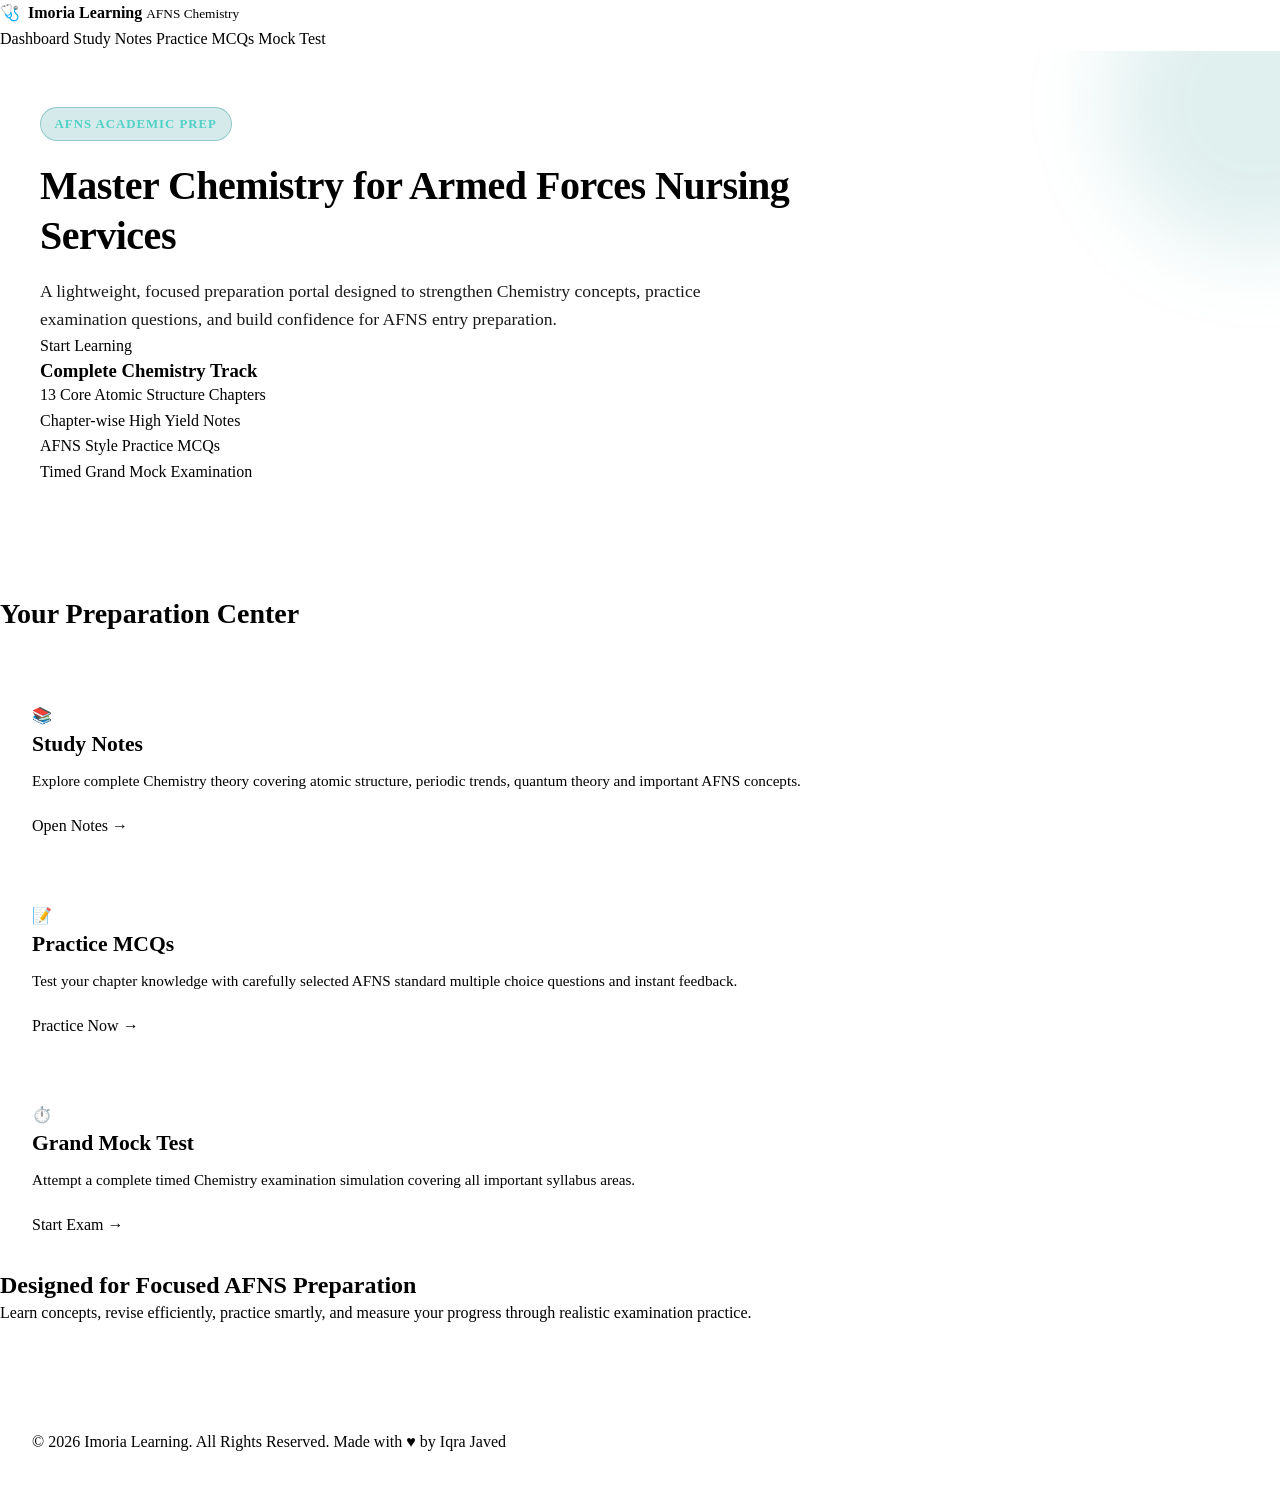
==== commit 36f46e6f: "Update index.html" ====
--- a/index.html
+++ b/index.html
@@ -3,99 +3,215 @@
 <head>
     <meta charset="UTF-8">
     <meta name="viewport" content="width=device-width, initial-scale=1.0">
-    <title>Dashboard | Imoria Learning - AFNS Chemistry Preparation</title>
+    <title>Imoria Learning | AFNS Chemistry Preparation</title>
+
     <link rel="preconnect" href="https://fonts.googleapis.com">
     <link rel="preconnect" href="https://fonts.gstatic.com" crossorigin>
-    <link href="https://fonts.googleapis.com/css2?family=Inter:wght@400;500;600;700&display=swap" rel="stylesheet">
+    <link href="https://fonts.googleapis.com/css2?family=Inter:wght@400;500;600;700;800&display=swap" rel="stylesheet">
+
     <link rel="stylesheet" href="style.css">
 </head>
+
 <body>
 
-    <header class="site-header">
-        <div class="header-container">
-            <div class="brand">
-                <span class="brand-logo">🩺</span>
-                <span class="brand-name">Imoria Learning</span>
-            </div>
-            <nav class="main-navigation">
-                <ul>
-                    <li><a href="index.html" class="nav-link active">Dashboard</a></li>
-                    <li><a href="chemistry-notes.html" class="nav-link">Study Notes</a></li>
-                    <li><a href="mcqs.html" class="nav-link">Practice MCQs</a></li>
-                    <li><a href="practice-test.html" class="nav-link">Mock Test</a></li>
-                </ul>
-            </nav>
+<header class="site-header">
+    <div class="container nav-container">
+
+        <a href="index.html" class="brand">
+            <span class="logo">🩺</span>
+            <span>
+                <strong>Imoria Learning</strong>
+                <small>AFNS Chemistry</small>
+            </span>
+        </a>
+
+        <nav class="main-nav">
+            <a href="index.html" class="active">Dashboard</a>
+            <a href="chemistry-notes.html">Study Notes</a>
+            <a href="mcqs.html">Practice MCQs</a>
+            <a href="practice-test.html">Mock Test</a>
+        </nav>
+
+    </div>
+</header>
+
+
+<main>
+
+<section class="hero-section">
+
+    <div class="container hero-content">
+
+        <div class="hero-text">
+
+            <span class="badge">
+                AFNS Academic Prep
+            </span>
+
+            <h1>
+                Master Chemistry for
+                <span>Armed Forces Nursing Services</span>
+            </h1>
+
+            <p>
+                A lightweight, focused preparation portal designed to strengthen
+                Chemistry concepts, practice examination questions, and build
+                confidence for AFNS entry preparation.
+            </p>
+
+            <a href="chemistry-notes.html" class="primary-btn">
+                Start Learning
+            </a>
+
         </div>
-    </header>
-
-    <main class="dashboard-container">
-        
-        <section class="hero-section">
-            <div class="hero-content">
-                <span class="badge">AFNS Academic Prep</span>
-                <h1>AFNS Chemistry Preparation Portal</h1>
-                <p>Master the Armed Forces Nursing Services chemistry syllabus with high-yield study materials, chapter-specific practice questions, and real-time exam simulations.</p>
-            </div>
-        </section>
-
-        <section class="modules-section">
-            <h2 class="section-title">Select a Learning Module</h2>
-            <div class="cards-grid">
-                
-                <article class="dashboard-card">
-                    <div class="card-icon-wrapper blue-bg">
-                        <svg xmlns="http://www.w3.org/2000/svg" width="24" height="24" viewBox="0 0 24 24" fill="none" stroke="currentColor" stroke-width="2" stroke-linecap="round" stroke-linejoin="round" class="card-icon"><path d="M4 19.5A2.5 2.5 0 0 1 6.5 17H20"></path><path d="M6.5 2H20v20H6.5A2.5 2.5 0 0 1 4 19.5v-15A2.5 2.5 0 0 1 6.5 2z"></path></svg>
-                    </div>
-                    <div class="card-body">
-                        <h3>Chemistry Study Notes</h3>
-                        <p>Access structured theoretical materials covering all 13 core chapters, explicitly tailored to meet AFNS competitive standards.</p>
-                        <span class="card-meta">13 Chapters Available</span>
-                    </div>
-                    <div class="card-footer">
-                        <a href="chemistry-notes.html" class="btn btn-primary">Review Notes &rarr;</a>
-                    </div>
-                </article>
-
-                <article class="dashboard-card">
-                    <div class="card-icon-wrapper teal-bg">
-                        <svg xmlns="http://www.w3.org/2000/svg" width="24" height="24" viewBox="0 0 24 24" fill="none" stroke="currentColor" stroke-width="2" stroke-linecap="round" stroke-linejoin="round" class="card-icon"><polyline points="9 11 12 14 22 4"></polyline><path d="M21 12v7a2 2 0 0 1-2 2H5a2 2 0 0 1-2-2V5a2 2 0 0 1 2-2h11"></path></svg>
-                    </div>
-                    <div class="card-body">
-                        <h3>Chapter-wise Practice MCQs</h3>
-                        <p>Test your knowledge with targeted multiple-choice questions per chapter to reinforce key concepts and evaluate your weak areas.</p>
-                        <span class="card-meta">Instant Detailed Feedback</span>
-                    </div>
-                    <div class="card-footer">
-                        <a href="mcqs.html" class="btn btn-primary">Start Practice &rarr;</a>
-                    </div>
-                </article>
-
-                <article class="dashboard-card">
-                    <div class="card-icon-wrapper amber-bg">
-                        <svg xmlns="http://www.w3.org/2000/svg" width="24" height="24" viewBox="0 0 24 24" fill="none" stroke="currentColor" stroke-width="2" stroke-linecap="round" stroke-linejoin="round" class="card-icon"><circle cx="12" cy="12" r="10"></circle><polyline points="12 6 12 12 16 14"></polyline></svg>
-                    </div>
-                    <div class="card-body">
-                        <h3>Full Length Mock Test</h3>
-                        <p>Simulate the actual examination environment with a comprehensive chemistry test bound to a strict institutional time frame.</p>
-                        <span class="card-meta">30-Minute Live Timer</span>
-                    </div>
-                    <div class="card-footer">
-                        <a href="practice-test.html" class="btn btn-accent">Launch Exam &rarr;</a>
-                    </div>
-                </article>
-
-            </div>
-        </section>
-
-    </main>
-
-    <footer class="site-footer">
-        <div class="footer-container">
-            <p class="copyright">&copy; 2026 Imoria Learning. All Rights Reserved.</p>
-            <p class="signature">Made with <span class="heart">♥</span> by Iqra Javed</p>
+
+
+        <div class="hero-card">
+
+            <h3>Complete Chemistry Track</h3>
+
+            <ul>
+                <li>13 Core Atomic Structure Chapters</li>
+                <li>Chapter-wise High Yield Notes</li>
+                <li>AFNS Style Practice MCQs</li>
+                <li>Timed Grand Mock Examination</li>
+            </ul>
+
         </div>
-    </footer>
-
-    <script src="main.js"></script>
+
+    </div>
+
+</section>
+
+
+
+<section class="dashboard-section">
+
+<div class="container">
+
+<h2 class="section-title">
+    Your Preparation Center
+</h2>
+
+
+<div class="card-grid">
+
+
+<article class="dashboard-card">
+
+<div class="card-icon">
+📚
+</div>
+
+<h3>
+Study Notes
+</h3>
+
+<p>
+Explore complete Chemistry theory covering atomic structure,
+periodic trends, quantum theory and important AFNS concepts.
+</p>
+
+<a href="chemistry-notes.html">
+Open Notes →
+</a>
+
+</article>
+
+
+
+
+<article class="dashboard-card">
+
+<div class="card-icon">
+📝
+</div>
+
+<h3>
+Practice MCQs
+</h3>
+
+<p>
+Test your chapter knowledge with carefully selected AFNS
+standard multiple choice questions and instant feedback.
+</p>
+
+<a href="mcqs.html">
+Practice Now →
+</a>
+
+</article>
+
+
+
+
+
+<article class="dashboard-card">
+
+<div class="card-icon">
+⏱️
+</div>
+
+<h3>
+Grand Mock Test
+</h3>
+
+<p>
+Attempt a complete timed Chemistry examination simulation
+covering all important syllabus areas.
+</p>
+
+<a href="practice-test.html">
+Start Exam →
+</a>
+
+</article>
+
+
+</div>
+
+</div>
+
+</section>
+
+
+<section class="feature-banner">
+
+<div class="container">
+
+<h2>
+Designed for Focused AFNS Preparation
+</h2>
+
+<p>
+Learn concepts, revise efficiently, practice smartly, and measure
+your progress through realistic examination practice.
+</p>
+
+</div>
+
+</section>
+
+
+</main>
+
+
+
+<footer class="site-footer">
+
+<div class="container">
+
+<p>
+© 2026 Imoria Learning. All Rights Reserved.
+Made with ♥ by Iqra Javed
+</p>
+
+</div>
+
+</footer>
+
+
+<script src="main.js"></script>
+
 </body>
 </html>
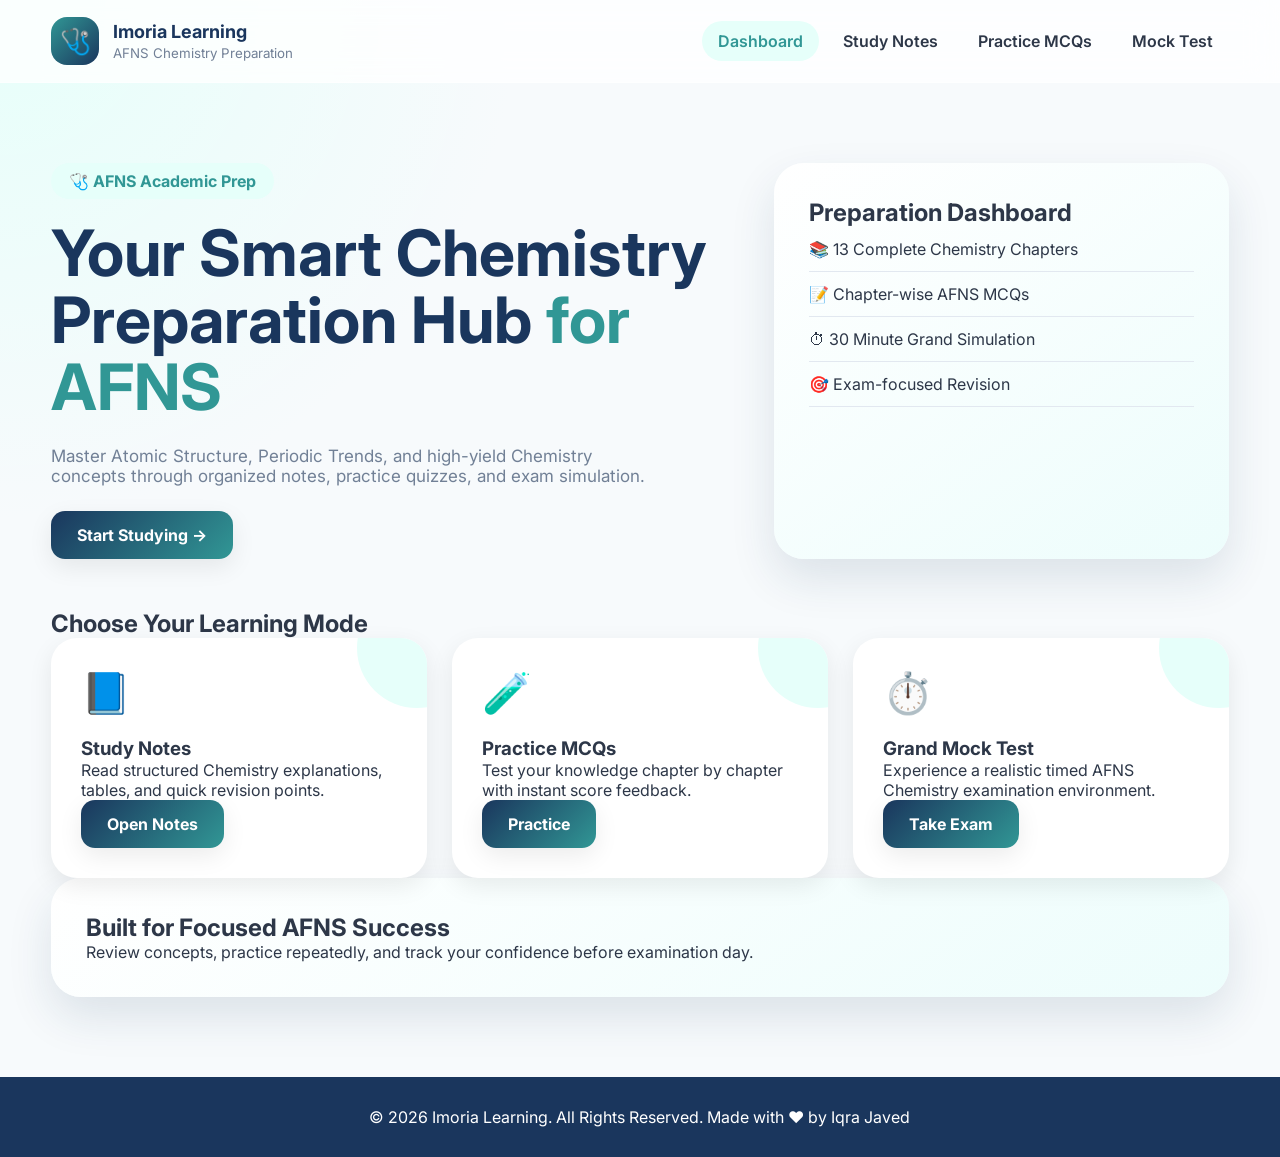
==== commit 7b68b0c1: "Update index.html" ====
--- a/index.html
+++ b/index.html
@@ -1,144 +1,332 @@
 <!DOCTYPE html>
 <html lang="en">
+
 <head>
-    <meta charset="UTF-8">
-    <meta name="viewport" content="width=device-width, initial-scale=1.0">
-    <title>Imoria Learning | AFNS Chemistry Preparation</title>
-
-    <link rel="preconnect" href="https://fonts.googleapis.com">
-    <link rel="preconnect" href="https://fonts.gstatic.com" crossorigin>
-    <link href="https://fonts.googleapis.com/css2?family=Inter:wght@400;500;600;700;800&display=swap" rel="stylesheet">
-
-    <link rel="stylesheet" href="style.css">
+
+<meta charset="UTF-8">
+<meta name="viewport" content="width=device-width, initial-scale=1.0">
+
+
+<title>Imoria Learning | AFNS Chemistry</title>
+
+
+<link rel="preconnect" href="https://fonts.googleapis.com">
+
+<link rel="preconnect" href="https://fonts.gstatic.com" crossorigin>
+
+
+<link href="https://fonts.googleapis.com/css2?family=Inter:wght@400;600;700;800&display=swap" rel="stylesheet">
+
+
+<link rel="stylesheet" href="style.css">
+
+
 </head>
 
+
+
 <body>
 
+
+
 <header class="site-header">
-    <div class="container nav-container">
-
-        <a href="index.html" class="brand">
-            <span class="logo">🩺</span>
-            <span>
-                <strong>Imoria Learning</strong>
-                <small>AFNS Chemistry</small>
-            </span>
-        </a>
-
-        <nav class="main-nav">
-            <a href="index.html" class="active">Dashboard</a>
-            <a href="chemistry-notes.html">Study Notes</a>
-            <a href="mcqs.html">Practice MCQs</a>
-            <a href="practice-test.html">Mock Test</a>
-        </nav>
-
-    </div>
+
+
+<div class="container nav-container">
+
+
+
+<a class="brand" href="index.html">
+
+
+<div class="logo">
+🩺
+</div>
+
+
+<div>
+
+<strong>
+Imoria Learning
+</strong>
+
+<small>
+AFNS Chemistry Preparation
+</small>
+
+
+</div>
+
+
+</a>
+
+
+
+
+
+<nav class="main-nav">
+
+
+<a class="active" href="index.html">
+Dashboard
+</a>
+
+
+<a href="chemistry-notes.html">
+Study Notes
+</a>
+
+
+<a href="mcqs.html">
+Practice MCQs
+</a>
+
+
+<a href="practice-test.html">
+Mock Test
+</a>
+
+
+</nav>
+
+
+
+</div>
+
+
 </header>
 
 
+
+
+
+
+
 <main>
 
+
+
 <section class="hero-section">
 
-    <div class="container hero-content">
-
-        <div class="hero-text">
-
-            <span class="badge">
-                AFNS Academic Prep
-            </span>
-
-            <h1>
-                Master Chemistry for
-                <span>Armed Forces Nursing Services</span>
-            </h1>
-
-            <p>
-                A lightweight, focused preparation portal designed to strengthen
-                Chemistry concepts, practice examination questions, and build
-                confidence for AFNS entry preparation.
-            </p>
-
-            <a href="chemistry-notes.html" class="primary-btn">
-                Start Learning
-            </a>
-
-        </div>
-
-
-        <div class="hero-card">
-
-            <h3>Complete Chemistry Track</h3>
-
-            <ul>
-                <li>13 Core Atomic Structure Chapters</li>
-                <li>Chapter-wise High Yield Notes</li>
-                <li>AFNS Style Practice MCQs</li>
-                <li>Timed Grand Mock Examination</li>
-            </ul>
-
-        </div>
-
-    </div>
+
+<div class="container hero-content">
+
+
+
+<div class="hero-text">
+
+
+<span class="badge">
+
+🩺 AFNS Academic Prep
+
+</span>
+
+
+
+<h1>
+
+
+Your Smart Chemistry
+Preparation Hub
+
+
+<span>
+for AFNS
+</span>
+
+
+</h1>
+
+
+
+
+<p>
+
+
+Master Atomic Structure, Periodic Trends,
+and high-yield Chemistry concepts through
+organized notes, practice quizzes, and exam simulation.
+
+
+</p>
+
+
+
+
+<a href="chemistry-notes.html" class="primary-btn">
+
+
+Start Studying →
+
+
+</a>
+
+
+
+
+</div>
+
+
+
+
+
+
+
+<div class="hero-card">
+
+
+<h2>
+
+Preparation Dashboard
+
+</h2>
+
+
+<ul>
+
+
+<li>
+📚 13 Complete Chemistry Chapters
+</li>
+
+
+<li>
+📝 Chapter-wise AFNS MCQs
+</li>
+
+
+<li>
+⏱ 30 Minute Grand Simulation
+</li>
+
+
+<li>
+🎯 Exam-focused Revision
+</li>
+
+
+</ul>
+
+
+</div>
+
+
+
+
+</div>
+
 
 </section>
 
 
 
+
+
+
+
+
+
+
 <section class="dashboard-section">
 
+
 <div class="container">
 
+
+
 <h2 class="section-title">
-    Your Preparation Center
+
+Choose Your Learning Mode
+
 </h2>
 
 
+
+
+
 <div class="card-grid">
 
 
+
+
+
+
 <article class="dashboard-card">
 
+
 <div class="card-icon">
-📚
-</div>
+📘
+</div>
+
 
 <h3>
+
 Study Notes
+
 </h3>
 
-<p>
-Explore complete Chemistry theory covering atomic structure,
-periodic trends, quantum theory and important AFNS concepts.
-</p>
-
-<a href="chemistry-notes.html">
-Open Notes →
-</a>
+
+<p>
+
+
+Read structured Chemistry explanations,
+tables, and quick revision points.
+
+</p>
+
+
+
+<a class="primary-btn"
+href="chemistry-notes.html">
+
+Open Notes
+
+</a>
+
 
 </article>
 
 
 
 
+
+
+
+
+
 <article class="dashboard-card">
 
+
 <div class="card-icon">
-📝
-</div>
+🧪
+</div>
+
 
 <h3>
+
 Practice MCQs
+
 </h3>
 
-<p>
-Test your chapter knowledge with carefully selected AFNS
-standard multiple choice questions and instant feedback.
-</p>
-
-<a href="mcqs.html">
-Practice Now →
-</a>
+
+<p>
+
+
+Test your knowledge chapter by chapter
+with instant score feedback.
+
+</p>
+
+
+<a class="primary-btn"
+href="mcqs.html">
+
+Practice
+
+</a>
+
+
 
 </article>
 
@@ -146,72 +334,147 @@
 
 
 
+
+
+
+
 <article class="dashboard-card">
+
 
 <div class="card-icon">
 ⏱️
 </div>
 
+
 <h3>
+
 Grand Mock Test
+
 </h3>
 
-<p>
-Attempt a complete timed Chemistry examination simulation
-covering all important syllabus areas.
-</p>
-
-<a href="practice-test.html">
-Start Exam →
-</a>
+
+<p>
+
+
+Experience a realistic timed AFNS
+Chemistry examination environment.
+
+</p>
+
+
+<a class="primary-btn"
+href="practice-test.html">
+
+Take Exam
+
+</a>
+
 
 </article>
 
 
-</div>
-
-</div>
+
+
+
+
+
+</div>
+
+
+
+</div>
+
 
 </section>
 
 
+
+
+
+
+
+
+
 <section class="feature-banner">
 
+
 <div class="container">
 
+
+<div class="hero-card">
+
+
 <h2>
-Designed for Focused AFNS Preparation
+
+Built for Focused AFNS Success
+
 </h2>
 
-<p>
-Learn concepts, revise efficiently, practice smartly, and measure
-your progress through realistic examination practice.
-</p>
-
-</div>
+
+
+<p>
+
+
+Review concepts, practice repeatedly,
+and track your confidence before examination day.
+
+</p>
+
+
+
+</div>
+
+
+
+</div>
+
 
 </section>
 
 
+
+
+
+
+
 </main>
 
 
 
+
+
+
+
+
 <footer class="site-footer">
 
+
 <div class="container">
 
-<p>
+
+<p>
+
+
 © 2026 Imoria Learning. All Rights Reserved.
 Made with ♥ by Iqra Javed
-</p>
-
-</div>
+
+
+</p>
+
+
+</div>
+
 
 </footer>
 
 
+
+
+
+
 <script src="main.js"></script>
 
+
 </body>
+
 </html>
--- a/style.css
+++ b/style.css
@@ -1,915 +1,1099 @@
-```css
-/* ==========================================================================
-   IMORIA LEARNING - GLOBAL DESIGN SYSTEM & STYLESHEET
-   Project: AFNS Chemistry Preparation Portal
-   Author: Expert UI/UX Designer & Senior Front-End Developer
-   Year: 2026
-   ========================================================================== */
-
-/* --------------------------------------------------------------------------
-   1. DESIGN SYSTEM VARIABLES & ROOT CONFIGURATION
-   -------------------------------------------------------------------------- */
+/* =====================================================
+   IMORIA LEARNING - PREMIUM AFNS UI SYSTEM
+   Medical / Education Dashboard Theme
+===================================================== */
+
+
+@import url('https://fonts.googleapis.com/css2?family=Inter:wght@400;500;600;700;800&display=swap');
+
+
 :root {
-    /* Color Palette */
-    --primary: #1a365d;          /* Deep Navy - Institutional/Medical Authority */
-    --primary-light: #2a4365;    /* Medium Navy for interactive states */
-    --secondary: #319795;        /* Premium Teal - Clinical / Digital Accent */
-    --secondary-light: #e6fffa;  /* Light Teal tint for backgrounds */
-    --accent: #d69e2e;           /* Amber Gold - High alert / Attention / Timer */
-    --accent-light: #fefcbf;     /* Light Amber tint */
-    
-    /* Neutral Shades */
-    --bg-main: #f7fafc;          /* Soft Off-White/Grey Canvas */
-    --bg-card: #ffffff;          /* Pure White for Surface Components */
-    --text-dark: #2d3748;        /* Dark Slate for High Contrast Readability */
-    --text-muted: #718096;       /* Muted Slate for Secondary Meta Content */
-    --border-color: #e2e8f0;     /* Soft Divider Grey */
-
-    /* Status Colors */
-    --success: #2f855a;          /* Soft Emerald Green */
-    --success-bg: #f0fff4;       /* Success Alert Tint */
-    --error: #c53030;            /* Deep Crimson Red */
-    --error-bg: #fff5f5;         /* Error Alert Tint */
-
-    /* Typography Scale */
-    --font-main: 'Inter', -apple-system, BlinkMacSystemFont, "Segoe UI", Roboto, Arial, sans-serif;
-    
-    /* Layout Properties */
-    --max-width: 1200px;
-    --radius-sm: 6px;
-    --radius-md: 12px;
-    --radius-lg: 16px;
-    --shadow-sm: 0 1px 3px rgba(0,0,0,0.1);
-    --shadow-md: 0 4px 6px -1px rgba(0,0,0,0.05), 0 2px 4px -1px rgba(0,0,0,0.03);
-    --shadow-lg: 0 10px 15px -3px rgba(0,0,0,0.05), 0 4px 6px -2px rgba(0,0,0,0.02);
-    --transition-fast: 0.2s ease;
-    --transition-normal: 0.3s ease;
-}
-
-/* --------------------------------------------------------------------------
-   2. CUSTOM CSS RESET & BASE STYLES
-   -------------------------------------------------------------------------- */
-*, *::before, *::after {
-    box-sizing: border-box;
-    margin: 0;
-    padding: 0;
-}
+
+    --navy:#1a365d;
+    --navy-dark:#102a43;
+
+    --teal:#319795;
+    --teal-light:#e6fffa;
+
+    --gold:#d69e2e;
+
+    --bg:#f7fafc;
+    --card:#ffffff;
+
+    --text:#2d3748;
+    --muted:#718096;
+
+    --border:#e2e8f0;
+
+    --success:#38a169;
+    --danger:#e53e3e;
+
+
+    --shadow:
+    0 20px 45px rgba(26,54,93,.12);
+
+
+    --shadow-soft:
+    0 8px 25px rgba(0,0,0,.08);
+
+
+    --radius:22px;
+
+}
+
+
+
+
+
+/* RESET */
+
+
+* {
+
+    margin:0;
+    padding:0;
+    box-sizing:border-box;
+
+}
+
+
 
 html {
-    scroll-behavior: smooth;
-    font-size: 16px;
-}
+
+    scroll-behavior:smooth;
+
+}
+
+
 
 body {
-    font-family: var(--font-main);
-    background-color: var(--bg-main);
-    color: var(--text-dark);
-    line-height: 1.6;
-    -webkit-font-smoothing: antialiased;
-    -moz-osx-font-smoothing: grayscale;
-    overflow-x: hidden;
-}
-
-/* Typography Overrides */
-h1, h2, h3, h4 {
-    color: var(--primary);
-    font-weight: 700;
-    line-height: 1.25;
-}
+
+    background:
+    radial-gradient(
+        circle at top left,
+        #e6fffa,
+        transparent 30%
+    ),
+    var(--bg);
+
+
+    font-family:
+    "Inter",
+    sans-serif;
+
+
+    color:var(--text);
+
+    min-height:100vh;
+
+}
+
+
+
+
+
 
 a {
-    color: inherit;
-    text-decoration: none;
-    transition: color var(--transition-fast);
-}
-
-ul {
-    list-style: none;
-}
-
-img, svg {
-    display: inline-block;
-    vertical-align: middle;
-}
-
-/* --------------------------------------------------------------------------
-   3. SHARED LAYOUT COMPONENTS (HEADER, NAV, FOOTER)
-   -------------------------------------------------------------------------- */
-/* Sticky Site Header */
+
+    text-decoration:none;
+
+    color:inherit;
+
+}
+
+
+
+
+
+.container {
+
+    width:min(1180px,92%);
+
+    margin:auto;
+
+}
+
+
+
+
+
+
+/* =====================
+ HEADER
+===================== */
+
+
 .site-header {
-    position: sticky;
-    top: 0;
-    z-index: 1000;
-    background-color: var(--bg-card);
-    box-shadow: var(--shadow-sm);
-    border-bottom: 1px solid var(--border-color);
-}
-
-.header-container {
-    display: flex;
-    justify-content: space-between;
-    align-items: center;
-    max-width: var(--max-width);
-    margin: 0 auto;
-    padding: 1rem 2rem;
-}
-
-/* Branding Logo */
+
+
+    position:sticky;
+
+    top:0;
+
+    z-index:1000;
+
+
+    background:
+    rgba(255,255,255,.78);
+
+
+    backdrop-filter:
+    blur(18px);
+
+
+    border-bottom:
+    1px solid rgba(255,255,255,.4);
+
+
+}
+
+
+
+.nav-container {
+
+
+    min-height:82px;
+
+
+    display:flex;
+
+    justify-content:space-between;
+
+    align-items:center;
+
+
+}
+
+
+
+
+
 .brand {
-    display: flex;
-    align-items: center;
-    gap: 0.5rem;
-}
-
-.brand-logo {
-    font-size: 1.75rem;
-}
-
-.brand-name {
-    font-size: 1.25rem;
-    font-weight: 700;
-    color: var(--primary);
-    letter-spacing: -0.5px;
-}
-
-/* Navigation Architecture */
-.main-navigation ul {
-    display: flex;
-    gap: 1.5rem;
-}
-
-.nav-link {
-    position: relative;
-    padding: 0.5rem 0.25rem;
-    font-weight: 500;
-    color: var(--text-muted);
-}
-
-.nav-link:hover {
-    color: var(--primary);
-}
-
-/* Active Page Indicator State */
-.nav-link.active {
-    color: var(--secondary);
-    font-weight: 600;
-}
-
-.nav-link.active::after {
-    content: '';
-    position: absolute;
-    bottom: -4px;
-    left: 0;
-    width: 100%;
-    height: 3px;
-    background-color: var(--secondary);
-    border-radius: 2px;
-}
-
-/* Shared Footer Architecture */
+
+
+    display:flex;
+
+    gap:14px;
+
+    align-items:center;
+
+
+}
+
+
+
+.logo {
+
+
+    width:48px;
+
+    height:48px;
+
+
+    display:grid;
+
+    place-items:center;
+
+
+    background:
+    linear-gradient(
+    135deg,
+    var(--teal),
+    var(--navy)
+    );
+
+
+    border-radius:16px;
+
+
+    color:white;
+
+    font-size:25px;
+
+}
+
+
+
+.brand strong {
+
+    display:block;
+
+    font-size:18px;
+
+    color:var(--navy);
+
+}
+
+
+
+.brand small {
+
+    color:var(--muted);
+
+}
+
+
+
+
+
+.main-nav {
+
+
+    display:flex;
+
+    gap:8px;
+
+}
+
+
+
+.main-nav a {
+
+
+    padding:10px 16px;
+
+    border-radius:30px;
+
+
+    font-weight:600;
+
+
+    transition:.25s;
+
+
+}
+
+
+
+.main-nav a:hover,
+.main-nav .active {
+
+
+    background:var(--teal-light);
+
+    color:var(--teal);
+
+}
+
+
+
+
+
+
+/* =====================
+ HERO
+===================== */
+
+
+
+.hero-section {
+
+
+    padding:
+    80px 0 50px;
+
+
+}
+
+
+
+.hero-content {
+
+
+    display:grid;
+
+
+    grid-template-columns:
+    1.2fr .8fr;
+
+
+    gap:40px;
+
+
+}
+
+
+
+
+.badge {
+
+
+    display:inline-flex;
+
+
+    background:
+    var(--teal-light);
+
+
+    color:
+    var(--teal);
+
+
+    padding:
+    8px 18px;
+
+
+    border-radius:50px;
+
+
+    font-weight:700;
+
+}
+
+
+
+
+
+.hero-text h1 {
+
+
+    margin-top:20px;
+
+
+    font-size:
+    clamp(2.3rem,5vw,4.5rem);
+
+
+    line-height:1.05;
+
+
+    color:var(--navy);
+
+
+}
+
+
+
+.hero-text span {
+
+
+    color:var(--teal);
+
+}
+
+
+
+.hero-text p {
+
+
+    margin:25px 0;
+
+
+    color:var(--muted);
+
+
+    max-width:600px;
+
+
+    font-size:17px;
+
+
+}
+
+
+
+
+
+
+.primary-btn {
+
+
+    display:inline-flex;
+
+
+    padding:
+    14px 26px;
+
+
+    border-radius:14px;
+
+
+    background:
+    linear-gradient(
+    135deg,
+    var(--navy),
+    var(--teal)
+    );
+
+
+    color:white;
+
+
+    font-weight:700;
+
+
+    box-shadow:var(--shadow-soft);
+
+
+}
+
+
+
+
+
+
+
+/* HERO PANEL */
+
+
+.hero-card {
+
+
+    background:
+    linear-gradient(
+    145deg,
+    white,
+    #edfdfc
+    );
+
+
+    padding:35px;
+
+
+    border-radius:30px;
+
+
+    box-shadow:var(--shadow);
+
+
+}
+
+
+
+.hero-card li {
+
+
+    list-style:none;
+
+
+    padding:12px 0;
+
+
+    border-bottom:
+    1px solid var(--border);
+
+
+}
+
+
+
+
+
+
+
+/* =====================
+ DASHBOARD CARDS
+===================== */
+
+
+.card-grid {
+
+
+    display:grid;
+
+
+    grid-template-columns:
+    repeat(3,1fr);
+
+
+    gap:25px;
+
+
+}
+
+
+
+.dashboard-card {
+
+
+    background:white;
+
+
+    border-radius:26px;
+
+
+    padding:30px;
+
+
+    box-shadow:var(--shadow-soft);
+
+
+    transition:.3s;
+
+
+    position:relative;
+
+
+    overflow:hidden;
+
+
+}
+
+
+
+.dashboard-card::before {
+
+
+    content:"";
+
+
+    position:absolute;
+
+
+    width:120px;
+
+    height:120px;
+
+
+    background:
+    var(--teal-light);
+
+
+    border-radius:50%;
+
+
+    right:-50px;
+
+    top:-50px;
+
+
+}
+
+
+
+
+
+.dashboard-card:hover {
+
+
+    transform:
+    translateY(-8px);
+
+
+    box-shadow:
+    var(--shadow);
+
+
+}
+
+
+
+
+.card-icon {
+
+
+    font-size:40px;
+
+    margin-bottom:20px;
+
+
+}
+
+
+
+
+
+
+/* =====================
+ NOTES SYSTEM
+===================== */
+
+
+.notes-layout {
+
+
+    display:grid;
+
+
+    grid-template-columns:
+    270px 1fr;
+
+
+    gap:30px;
+
+
+    padding:50px 0;
+
+
+}
+
+
+
+
+.chapter-sidebar {
+
+
+    position:sticky;
+
+
+    top:100px;
+
+
+    height:max-content;
+
+
+    background:white;
+
+
+    border-radius:24px;
+
+
+    padding:22px;
+
+
+    box-shadow:var(--shadow-soft);
+
+
+}
+
+
+
+
+
+.chapter-sidebar a {
+
+
+    display:block;
+
+
+    padding:11px;
+
+
+    border-radius:12px;
+
+
+    color:var(--muted);
+
+
+}
+
+
+
+.chapter-sidebar a:hover {
+
+
+    background:var(--teal-light);
+
+    color:var(--teal);
+
+
+}
+
+
+
+
+
+.notes-content {
+
+
+    background:white;
+
+
+    border-radius:30px;
+
+
+    padding:35px;
+
+
+    box-shadow:var(--shadow);
+
+
+}
+
+
+
+.chapter-card {
+
+
+    background:#fbfdff;
+
+
+    border:
+    1px solid var(--border);
+
+
+    padding:25px;
+
+
+    border-radius:22px;
+
+
+    margin-bottom:25px;
+
+
+}
+
+
+
+
+
+
+.quick-revision-box {
+
+
+    margin-top:20px;
+
+
+    padding:20px;
+
+
+    background:
+    linear-gradient(
+    135deg,
+    #e6fffa,
+    white
+    );
+
+
+    border-left:
+    5px solid var(--teal);
+
+
+    border-radius:16px;
+
+
+}
+
+
+
+
+
+
+
+
+/* =====================
+ MCQ EXPERIENCE
+===================== */
+
+
+
+.quiz-card {
+
+
+    background:white;
+
+
+    border-radius:26px;
+
+
+    padding:30px;
+
+
+    box-shadow:var(--shadow-soft);
+
+
+    margin-bottom:25px;
+
+
+}
+
+
+
+.option-label {
+
+
+    display:flex;
+
+
+    gap:12px;
+
+
+    align-items:center;
+
+
+    padding:14px;
+
+
+    margin:12px 0;
+
+
+    background:#f8fafc;
+
+
+    border:
+    1px solid var(--border);
+
+
+    border-radius:16px;
+
+
+    cursor:pointer;
+
+
+    transition:.2s;
+
+
+}
+
+
+
+
+.option-label:hover {
+
+
+    border-color:var(--teal);
+
+    background:var(--teal-light);
+
+
+}
+
+
+
+
+input[type=radio] {
+
+
+    accent-color:var(--teal);
+
+    width:18px;
+
+    height:18px;
+
+}
+
+
+
+
+
+
+/* TIMER */
+
+
+.timer-card {
+
+
+    position:sticky;
+
+
+    top:90px;
+
+
+    z-index:10;
+
+
+    width:max-content;
+
+
+    margin:25px auto;
+
+
+    background:
+    linear-gradient(
+    135deg,
+    var(--gold),
+    #f6ad55
+    );
+
+
+    padding:
+    16px 30px;
+
+
+    border-radius:50px;
+
+
+    color:white;
+
+
+    font-size:20px;
+
+
+    font-weight:800;
+
+
+    box-shadow:
+    0 15px 35px rgba(214,158,46,.35);
+
+
+}
+
+
+
+
+
+
+
+.results-card {
+
+
+    padding:30px;
+
+    border-radius:25px;
+
+    text-align:center;
+
+    background:white;
+
+    box-shadow:var(--shadow);
+
+
+}
+
+
+
+.hidden {
+
+    display:none;
+
+}
+
+
+
+.success {
+
+    color:var(--success);
+
+}
+
+
+
+.error {
+
+    color:var(--danger);
+
+}
+
+
+
+
+
+
+
+/* FOOTER */
+
+
 .site-footer {
-    background-color: var(--primary);
-    color: var(--bg-main);
-    padding: 2.5rem 2rem;
-    margin-top: 4rem;
-    border-top: 4px solid var(--secondary);
-}
-
-.footer-container {
-    display: flex;
-    flex-direction: column;
-    align-items: center;
-    justify-content: center;
-    gap: 0.75rem;
-    max-width: var(--max-width);
-    margin: 0 auto;
-    text-align: center;
-}
-
-.site-footer .copyright {
-    font-size: 0.9rem;
-    opacity: 0.85;
-}
-
-.site-footer .signature {
-    font-size: 0.85rem;
-    opacity: 0.75;
-    letter-spacing: 0.5px;
-}
-
-/* Heart Beats Animation */
-.heart {
-    display: inline-block;
-    color: #e53e3e;
-    animation: pulse 1.5s infinite;
-}
-
-@keyframes pulse {
-    0% { transform: scale(1); }
-    50% { transform: scale(1.15); }
-    100% { transform: scale(1); }
-}
-
-/* --------------------------------------------------------------------------
-   4. GLOBAL INTERACTIVE BUTTON DESIGN SYSTEM
-   -------------------------------------------------------------------------- */
-.btn {
-    display: inline-flex;
-    align-items: center;
-    justify-content: center;
-    padding: 0.75rem 1.5rem;
-    font-size: 0.95rem;
-    font-weight: 600;
-    border-radius: var(--radius-md);
-    border: none;
-    cursor: pointer;
-    transition: all var(--transition-fast);
-    text-align: center;
-    box-shadow: var(--shadow-sm);
-}
-
-.btn:active {
-    transform: scale(0.98);
-}
-
-/* Primary Teal Action Buttons */
-.btn-primary {
-    background-color: var(--secondary);
-    color: var(--bg-card);
-}
-
-.btn-primary:hover {
-    background-color: #287e7c;
-    box-shadow: 0 4px 12px rgba(49, 151, 149, 0.3);
-}
-
-/* Accent Amber Live Test Buttons */
-.btn-accent {
-    background-color: var(--accent);
-    color: var(--primary);
-}
-
-.btn-accent:hover {
-    background-color: #b7861e;
-    color: var(--bg-card);
-    box-shadow: 0 4px 12px rgba(214, 158, 46, 0.3);
-}
-
-/* Chapter Validation Button Style */
-.btn-check {
-    background-color: var(--primary);
-    color: var(--bg-card);
-    padding: 0.6rem 1.25rem;
-    font-size: 0.9rem;
-}
-
-.btn-check:hover {
-    background-color: var(--primary-light);
-}
-
-/* Master Grand Test Submission Button */
-.btn-submit-test {
-    background-color: var(--secondary);
-    color: var(--bg-card);
-    font-size: 1.1rem;
-    padding: 1rem 2.5rem;
-    border-radius: var(--radius-lg);
-    width: 100%;
-    max-width: 400px;
-    box-shadow: var(--shadow-md);
-}
-
-.btn-submit-test:hover {
-    background-color: #236c6a;
-    transform: translateY(-2px);
-    box-shadow: 0 6px 20px rgba(49, 151, 149, 0.4);
-}
-
-/* --------------------------------------------------------------------------
-   5. INDEX / MAIN DASHBOARD SPECIFIC LAYOUT (.dashboard-container)
-   -------------------------------------------------------------------------- */
-.dashboard-container {
-    max-width: var(--max-width);
-    margin: 0 auto;
-    padding: 2rem 2rem;
-}
-
-/* Hero Section Branding */
+
+
+    margin-top:80px;
+
+
+    background:
+    var(--navy);
+
+
+    color:white;
+
+
+    padding:30px;
+
+
+    text-align:center;
+
+
+}
+
+
+
+
+
+
+/* =====================
+ MOBILE RESPONSIVE
+===================== */
+
+
+
+@media(max-width:900px){
+
+
+.hero-content,
+.card-grid,
+.notes-layout {
+
+
+    grid-template-columns:1fr;
+
+
+}
+
+
+
+
+.main-nav {
+
+
+    display:none;
+
+
+}
+
+
+
+
+.nav-container {
+
+
+    padding:15px 0;
+
+
+}
+
+
+
+.chapter-sidebar {
+
+
+    position:relative;
+
+    top:0;
+
+
+    overflow:auto;
+
+
+}
+
+
+
+
 .hero-section {
-    background: linear-gradient(135deg, var(--primary) 0%, var(--primary-light) 100%);
-    color: var(--bg-card);
-    border-radius: var(--radius-lg);
-    padding: 3.5rem 2.5rem;
-    margin-bottom: 3.5rem;
-    box-shadow: var(--shadow-lg);
-    position: relative;
-    overflow: hidden;
-}
-
-.hero-section::before {
-    content: '';
-    position: absolute;
-    top: -20%;
-    right: -10%;
-    width: 300px;
-    height: 300px;
-    background: rgba(49, 151, 149, 0.15);
-    border-radius: 50%;
-    filter: blur(40px);
-}
-
-.hero-content {
-    max-width: 750px;
-    position: relative;
-    z-index: 2;
-}
-
-.badge {
-    display: inline-block;
-    background-color: rgba(49, 151, 149, 0.2);
-    color: #4fd1c5;
-    border: 1px solid rgba(49, 151, 149, 0.4);
-    padding: 0.35rem 0.85rem;
-    font-size: 0.8rem;
-    font-weight: 700;
-    text-transform: uppercase;
-    letter-spacing: 1px;
-    border-radius: 50px;
-    margin-bottom: 1.25rem;
-}
-
-.hero-section h1 {
-    color: var(--bg-card);
-    font-size: 2.5rem;
-    margin-bottom: 1rem;
-    letter-spacing: -0.5px;
-}
-
-.hero-section p {
-    font-size: 1.1rem;
-    opacity: 0.9;
-    line-height: 1.6;
-}
-
-/* Dashboard Modules Grid Layout */
-.modules-section {
-    margin-bottom: 2rem;
-}
-
-.section-title {
-    font-size: 1.75rem;
-    margin-bottom: 2rem;
-    position: relative;
-    padding-bottom: 0.5rem;
-}
-
-.section-title::after {
-    content: '';
-    position: absolute;
-    bottom: 0;
-    left: 0;
-    width: 60px;
-    height: 4px;
-    background-color: var(--secondary);
-    border-radius: 2px;
-}
-
-.cards-grid {
-    display: grid;
-    grid-template-columns: repeat(auto-fit, minmax(320px, 1fr));
-    gap: 2rem;
-}
-
-/* Premium Module Semantic Cards */
-.dashboard-card {
-    background-color: var(--bg-card);
-    border-radius: var(--radius-lg);
-    border: 1px solid var(--border-color);
-    padding: 2rem;
-    display: flex;
-    flex-direction: column;
-    box-shadow: var(--shadow-md);
-    transition: transform var(--transition-normal), box-shadow var(--transition-normal);
-}
-
-.dashboard-card:hover {
-    transform: translateY(-6px);
-    box-shadow: 0 20px 25px -5px rgba(0,0,0,0.06), 0 10px 10px -5px rgba(0,0,0,0.03);
-}
-
-/* Card Icons Branding Wrapper */
-.card-icon-wrapper {
-    width: 56px;
-    height: 56px;
-    border-radius: var(--radius-md);
-    display: flex;
-    align-items: center;
-    justify-content: center;
-    margin-bottom: 1.5rem;
-}
-
-.card-icon {
-    width: 28px;
-    height: 28px;
-}
-
-/* Contextual Card Colors */
-.blue-bg { background-color: #ebf8ff; color: #2b6cb0; }
-.teal-bg { background-color: var(--secondary-light); color: var(--secondary); }
-.amber-bg { background-color: #fefff0; color: #b7861e; }
-
-.card-body {
-    flex-grow: 1;
-}
-
-.dashboard-card h3 {
-    font-size: 1.35rem;
-    margin-bottom: 0.75rem;
-}
-
-.dashboard-card p {
-    color: var(--text-muted);
-    font-size: 0.95rem;
-    margin-bottom: 1.25rem;
-    line-height: 1.5;
-}
-
-.card-meta {
-    display: inline-block;
-    font-size: 0.85rem;
-    font-weight: 600;
-    color: var(--text-dark);
-    background-color: var(--bg-main);
-    padding: 0.25rem 0.6rem;
-    border-radius: var(--radius-sm);
-    margin-bottom: 1.5rem;
-}
-
-.card-footer {
-    margin-top: auto;
-}
-
-.card-footer .btn {
-    width: 100%;
-}
-
-/* --------------------------------------------------------------------------
-   6. STUDY NOTES WORKSPACE (.notes-layout-container)
-   -------------------------------------------------------------------------- */
-.notes-layout-container {
-    display: grid;
-    grid-template-columns: 280px 1fr;
-    max-width: var(--max-width);
-    margin: 2rem auto;
-    padding: 0 2rem;
-    gap: 2.5rem;
-    align-items: start;
-}
-
-/* Sticky Left Navigation Sidebar */
-.notes-sidebar {
-    position: sticky;
-    top: calc(1rem + 70px); /* Aligned neatly with header space */
-    max-height: calc(100vh - 120px);
-    overflow-y: auto;
-    background-color: var(--bg-card);
-    border: 1px solid var(--border-color);
-    border-radius: var(--radius-md);
-    padding: 1.25rem;
-    box-shadow: var(--shadow-sm);
-}
-
-.sidebar-header h3 {
-    font-size: 1.1rem;
-    text-transform: uppercase;
-    letter-spacing: 0.5px;
-    color: var(--text-muted);
-    border-bottom: 2px solid var(--bg-main);
-    padding-bottom: 0.75rem;
-    margin-bottom: 1rem;
-}
-
-.sidebar-links li {
-    margin-bottom: 0.5rem;
-}
-
-.sidebar-links a {
-    display: block;
-    padding: 0.6rem 0.75rem;
-    font-size: 0.9rem;
-    font-weight: 500;
-    color: var(--text-dark);
-    border-radius: var(--radius-sm);
-    transition: all var(--transition-fast);
-}
-
-.sidebar-links a:hover {
-    background-color: var(--bg-main);
-    color: var(--secondary);
-    padding-left: 1rem;
-}
-
-/* Main Content Column Area */
-.notes-body {
-    display: flex;
-    flex-direction: column;
-    gap: 3.5rem;
-}
-
-/* Individual Chapter Card Section */
-.chapter-section {
-    background-color: var(--bg-card);
-    border: 1px solid var(--border-color);
-    border-radius: var(--radius-lg);
-    padding: 2.5rem;
-    box-shadow: var(--shadow-md);
-    scroll-margin-top: 90px; /* Provides safety offset during anchor jumps */
-}
-
-.chapter-section h2 {
-    font-size: 1.6rem;
-    border-bottom: 2px solid var(--border-color);
-    padding-bottom: 1rem;
-    margin-bottom: 1.5rem;
-}
-
-.chapter-content ul {
-    list-style-type: disc;
-    padding-left: 1.5rem;
-    margin-bottom: 1.75rem;
-}
-
-.chapter-content li {
-    margin-bottom: 0.75rem;
-    line-height: 1.7;
-    color: var(--text-dark);
-}
-
-.chapter-content li strong {
-    color: var(--primary);
-}
-
-/* Modern High-Yield Data Tables */
-.chapter-content table {
-    width: 100%;
-    border-collapse: collapse;
-    margin: 1.75rem 0;
-    font-size: 0.9rem;
-    box-shadow: var(--shadow-sm);
-    border-radius: var(--radius-sm);
-    overflow: hidden;
-}
-
-.chapter-content th, 
-.chapter-content td {
-    padding: 0.85rem 1.25rem;
-    text-align: left;
-}
-
-.chapter-content th {
-    background-color: var(--primary);
-    color: var(--bg-card);
-    font-weight: 600;
-    letter-spacing: 0.5px;
-}
-
-.chapter-content tr {
-    border-bottom: 1px solid var(--border-color);
-    transition: background-color var(--transition-fast);
-}
-
-.chapter-content tbody tr:nth-child(even) {
-    background-color: var(--bg-main);
-}
-
-.chapter-content tbody tr:hover {
-    background-color: #edf2f7;
-}
-
-/* High-Yield Custom Revision Callout Boxes */
-.quick-revision-box {
-    background-color: var(--secondary-light);
-    color: #234e52;
-    border-left: 4px solid var(--secondary);
-    padding: 1.25rem 1.5rem;
-    border-radius: 0 var(--radius-md) var(--radius-md) 0;
-    font-size: 0.95rem;
-    line-height: 1.6;
-    margin-top: 1.5rem;
-}
-
-.quick-revision-box strong {
-    color: var(--secondary);
-    display: block;
-    margin-bottom: 0.25rem;
-    font-weight: 700;
-}
-
-/* --------------------------------------------------------------------------
-   7. PRACTICE QUIZ PORTAL STYLING (.quiz-portal-container)
-   -------------------------------------------------------------------------- */
-.quiz-portal-container {
-    max-width: 800px;
-    margin: 0 auto;
-    padding: 2rem 2rem;
-}
-
-.quiz-page-header {
-    text-align: center;
-    margin-bottom: 3rem;
-}
-
-.quiz-page-header h1 {
-    font-size: 2.25rem;
-    margin-bottom: 0.5rem;
-}
-
-.quiz-page-header p {
-    color: var(--text-muted);
-}
-
-/* Quizzes Main Container Cards */
-.quiz-card {
-    background-color: var(--bg-card);
-    border-radius: var(--radius-lg);
-    border: 1px solid var(--border-color);
-    padding: 2.5rem;
-    margin-bottom: 3rem;
-    box-shadow: var(--shadow-md);
-}
-
-.quiz-card h3 {
-    font-size: 1.4rem;
-    border-bottom: 2px solid var(--bg-main);
-    padding-bottom: 0.75rem;
-    margin-bottom: 2rem;
-}
-
-/* Single MCQ Content Structure */
-.question-group {
-    margin-bottom: 2rem;
-}
-
-.question-text {
-    font-size: 1.05rem;
-    font-weight: 600;
-    color: var(--primary);
-    margin-bottom: 1rem;
-}
-
-/* Custom Interactive Option Radio Buttons */
-.option-label {
-    display: flex;
-    align-items: center;
-    gap: 0.75rem;
-    background-color: var(--bg-main);
-    border: 1px solid var(--border-color);
-    padding: 1rem 1.25rem;
-    border-radius: var(--radius-md);
-    margin-bottom: 0.75rem;
-    cursor: pointer;
-    font-weight: 500;
-    font-size: 0.95rem;
-    transition: all var(--transition-fast);
-}
-
-.option-label:hover {
-    background-color: #edf2f7;
-    border-color: var(--text-muted);
-}
-
-/* Radio Checked State via CSS :has Modifier */
-.option-label:has(input[type="radio"]:checked) {
-    background-color: var(--secondary-light);
-    border-color: var(--secondary);
-    color: var(--secondary);
-}
-
-.option-label input[type="radio"] {
-    accent-color: var(--secondary);
-    width: 18px;
-    height: 18px;
-}
-
-/* Actions Area inside Quiz Card */
-.quiz-actions {
-    display: flex;
-    align-items: center;
-    gap: 1.5rem;
-    border-top: 1px solid var(--border-color);
-    padding-top: 1.5rem;
-    margin-top: 1.5rem;
-}
-
-/* Feedback Utilities (Dynamic JS insertion) */
-.quiz-feedback {
-    font-size: 1rem;
-    font-weight: 700;
-    padding: 0.5rem 1rem;
-    border-radius: var(--radius-sm);
-    display: none; /* Controlled dynamically via main.js */
-}
-
-.quiz-feedback.success {
-    display: block;
-    background-color: var(--success-bg);
-    color: var(--success);
-}
-
-.quiz-feedback.error {
-    display: block;
-    background-color: var(--error-bg);
-    color: var(--error);
-}
-
-/* --------------------------------------------------------------------------
-   8. GRAND MOCK TEST SPECIAL SUITE (.mock-test-container)
-   -------------------------------------------------------------------------- */
-.mock-test-container {
-    max-width: 850px;
-    margin: 0 auto;
-    padding: 2rem 2rem;
-}
-
-/* Sticky Fluorescent Glowing Countdown Widget */
+
+
+    padding-top:40px;
+
+
+}
+
+
+}
+
+
+
+
+@media(max-width:520px){
+
+
+
+.hero-text h1 {
+
+    font-size:2.2rem;
+
+}
+
+
+
+.notes-content,
+.quiz-card,
+.chapter-card {
+
+
+    padding:20px;
+
+
+}
+
+
+
 .timer-card {
-    position: sticky;
-    top: 85px;
-    z-index: 900;
-    background-color: var(--primary);
-    color: var(--bg-card);
-    border-radius: var(--radius-md);
-    padding: 1.25rem 2rem;
-    margin-bottom: 3.5rem;
-    display: flex;
-    justify-content: space-between;
-    align-items: center;
-    box-shadow: 0 10px 25px -5px rgba(26, 54, 93, 0.4), 0 8px 16px -4px rgba(214, 158, 46, 0.2);
-    border-left: 6px solid var(--accent);
-}
-
-.timer-label {
-    font-size: 1.1rem;
-    font-weight: 700;
-    letter-spacing: -0.2px;
-}
-
-.timer-subtext {
-    font-size: 0.8rem;
-    opacity: 0.75;
-    margin-top: 0.1rem;
-}
-
-.timer-countdown-wrapper {
-    display: flex;
-    align-items: center;
-    gap: 0.5rem;
-    background-color: rgba(255,255,255,0.1);
-    padding: 0.5rem 1.25rem;
-    border-radius: var(--radius-sm);
-}
-
-.countdown-icon {
-    font-size: 1.2rem;
-}
-
-.timer-countdown {
-    font-family: monospace;
-    font-size: 1.5rem;
-    font-weight: 700;
-    color: var(--accent);
-    text-shadow: 0 0 4px rgba(214, 158, 46, 0.4);
-}
-
-/* Index Question Enumerator Class */
-.q-num {
-    color: var(--secondary);
-    margin-right: 0.25rem;
-}
-
-/* Submission Layout Wrapper */
-.test-submission-area {
-    display: flex;
-    justify-content: center;
-    margin-top: 4rem;
-}
-
-/* Evaluation Score Summary Results Card */
-.results-card {
-    background: linear-gradient(135deg, #ffffff 0%, var(--bg-main) 100%);
-    border: 2px solid var(--secondary);
-    border-radius: var(--radius-lg);
-    padding: 3rem 2rem;
-    text-align: center;
-    margin-top: 3rem;
-    box-shadow: var(--shadow-lg);
-    animation: slideUp var(--transition-normal) forwards;
-}
-
-@keyframes slideUp {
-    from { opacity: 0; transform: translateY(20px); }
-    to { opacity: 1; transform: translateY(0); }
-}
-
-.results-card h2 {
-    font-size: 2rem;
-    color: var(--primary);
-    margin-bottom: 0.5rem;
-}
-
-.results-card .score-display {
-    font-size: 3.5rem;
-    font-weight: 800;
-    color: var(--secondary);
-    margin: 1.5rem 0;
-}
-
-.results-card .grade-verdict {
-    font-size: 1.2rem;
-    font-weight: 700;
-    color: var(--text-dark);
-    margin-bottom: 1rem;
-}
-
-/* Global Hidden Helper Variable Utility */
-.hidden {
-    display: none !important;
-}
-
-/* --------------------------------------------------------------------------
-   9. EXTENSIVE RESPONSIVE DESIGN (MEDIA QUERIES)
-   -------------------------------------------------------------------------- */
-
-/* Tablet & Smaller Layout Breakpoint (Max 992px) */
-@media (max-width: 992px) {
-    /* Fluid Column Compression for Notes Workspace */
-    .notes-layout-container {
-        grid-template-columns: 1fr;
-        gap: 2rem;
-    }
-
-    .notes-sidebar {
-        position: static;
-        max-height: 250px;
-        width: 100%;
-    }
-    
-    .hero-section {
-        padding: 2.5rem 1.75rem;
-    }
-    
-    .hero-section h1 {
-        font-size: 2rem;
-    }
-}
-
-/* Mobile Layout Breakpoint (Max 768px) */
-@media (max-width: 768px) {
-    .header-container {
-        flex-direction: column;
-        gap: 1rem;
-        padding: 1rem;
-    }
-
-    .main-navigation ul {
-        gap: 1rem;
-        flex-wrap: wrap;
-        justify-content: center;
-    }
-
-    .nav-link {
-        font-size: 0.9rem;
-    }
-
-    .hero-section {
-        text-align: center;
-        padding: 2rem 1.25rem;
-    }
-    
-    .hero-section h1 {
-        font-size: 1.75rem;
-    }
-
-    .cards-grid {
-        grid-template-columns: 1fr;
-    }
-
-    .chapter-section, 
-    .quiz-card {
-        padding: 1.5rem;
-    }
-
-    /* Wrap tables horizontally safely on small mobile dimensions */
-    .chapter-content {
-        overflow-x: auto;
-    }
-    
-    .timer-card {
-        flex-direction: column;
-        gap: 0.75rem;
-        text-align: center;
-        padding: 1rem;
-    }
-}
-
-```
+
+
+    font-size:16px;
+
+
+}
+
+
+
+}
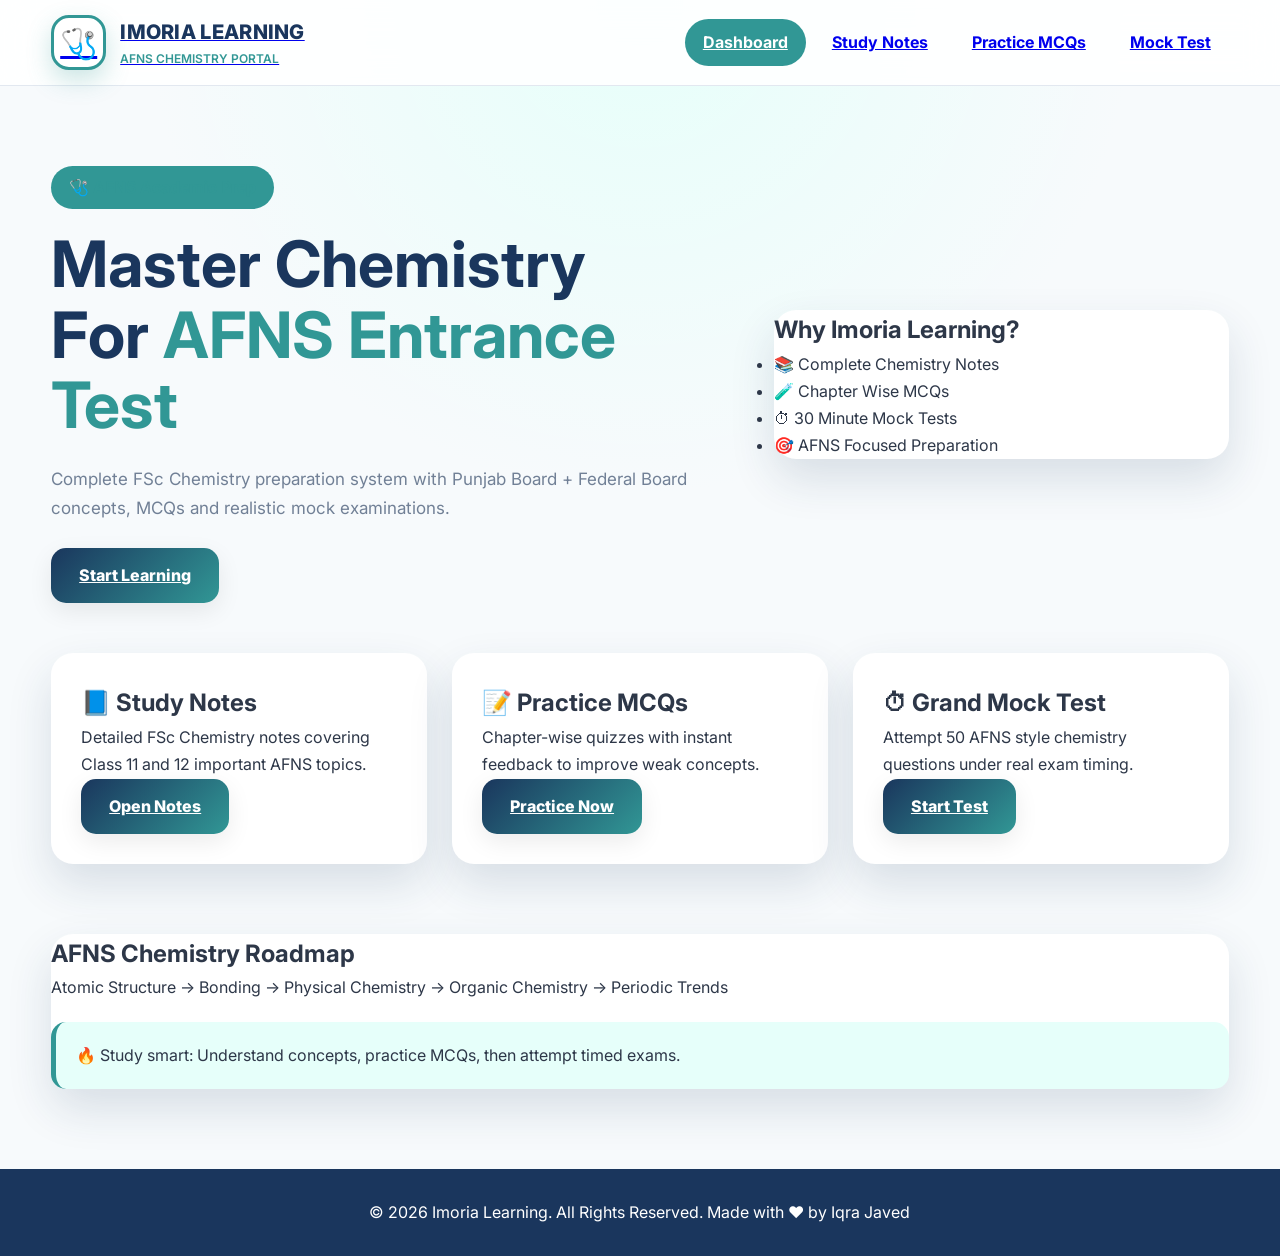
==== commit d6b5ae59: "Update index.html" ====
--- a/index.html
+++ b/index.html
@@ -1,21 +1,25 @@
+
 <!DOCTYPE html>
 <html lang="en">
 
+
 <head>
 
+
 <meta charset="UTF-8">
+
+
 <meta name="viewport" content="width=device-width, initial-scale=1.0">
 
 
-<title>Imoria Learning | AFNS Chemistry</title>
-
-
-<link rel="preconnect" href="https://fonts.googleapis.com">
-
-<link rel="preconnect" href="https://fonts.gstatic.com" crossorigin>
-
-
-<link href="https://fonts.googleapis.com/css2?family=Inter:wght@400;600;700;800&display=swap" rel="stylesheet">
+
+<title>
+
+Imoria Learning | AFNS Chemistry Preparation
+
+</title>
+
+
 
 
 <link rel="stylesheet" href="style.css">
@@ -25,10 +29,16 @@
 
 
 
+
+
 <body>
 
 
 
+
+
+
+
 <header class="site-header">
 
 
@@ -36,29 +46,53 @@
 
 
 
-<a class="brand" href="index.html">
+
+
+
+<a href="index.html" class="brand">
+
 
 
 <div class="logo">
+
 🩺
-</div>
+
+</div>
+
+
+
+
 
 
 <div>
 
+
 <strong>
-Imoria Learning
+
+IMORIA LEARNING
+
 </strong>
 
+
+
 <small>
-AFNS Chemistry Preparation
+
+AFNS CHEMISTRY PORTAL
+
 </small>
 
 
-</div>
-
-
-</a>
+
+</div>
+
+
+
+
+</a>
+
+
+
+
 
 
 
@@ -68,29 +102,46 @@
 
 
 <a class="active" href="index.html">
+
 Dashboard
-</a>
+
+</a>
+
 
 
 <a href="chemistry-notes.html">
+
 Study Notes
-</a>
+
+</a>
+
 
 
 <a href="mcqs.html">
+
 Practice MCQs
-</a>
+
+</a>
+
+
 
 
 <a href="practice-test.html">
+
 Mock Test
-</a>
+
+</a>
+
+
 
 
 </nav>
 
 
 
+
+
+
 </div>
 
 
@@ -102,10 +153,21 @@
 
 
 
+
+
+
+
+
 <main>
 
 
 
+
+
+
+
+
+
 <section class="hero-section">
 
 
@@ -113,9 +175,17 @@
 
 
 
+
+
+
+
 <div class="hero-text">
 
 
+
+
+
+
 <span class="badge">
 
 🩺 AFNS Academic Prep
@@ -124,29 +194,41 @@
 
 
 
+
+
+
+
 <h1>
 
 
-Your Smart Chemistry
-Preparation Hub
-
+Master Chemistry
+
+<br>
+
+
+For
 
 <span>
-for AFNS
+
+AFNS Entrance Test
+
 </span>
 
 
+
 </h1>
 
 
 
 
+
+
 <p>
 
 
-Master Atomic Structure, Periodic Trends,
-and high-yield Chemistry concepts through
-organized notes, practice quizzes, and exam simulation.
+Complete FSc Chemistry preparation system
+with Punjab Board + Federal Board concepts,
+MCQs and realistic mock examinations.
 
 
 </p>
@@ -154,18 +236,28 @@
 
 
 
+
+
+
+
+
 <a href="chemistry-notes.html" class="primary-btn">
 
 
-Start Studying →
-
-
-</a>
-
-
-
-
-</div>
+Start Learning
+
+
+</a>
+
+
+
+
+
+</div>
+
+
+
+
 
 
 
@@ -176,45 +268,73 @@
 <div class="hero-card">
 
 
+
+
+
 <h2>
 
-Preparation Dashboard
+Why Imoria Learning?
 
 </h2>
 
 
+
+
+
+
 <ul>
 
 
 <li>
-📚 13 Complete Chemistry Chapters
+
+📚 Complete Chemistry Notes
+
 </li>
 
 
 <li>
-📝 Chapter-wise AFNS MCQs
+
+🧪 Chapter Wise MCQs
+
 </li>
 
 
+
 <li>
-⏱ 30 Minute Grand Simulation
+
+⏱ 30 Minute Mock Tests
+
 </li>
 
 
+
 <li>
-🎯 Exam-focused Revision
+
+🎯 AFNS Focused Preparation
+
 </li>
 
 
+
 </ul>
 
 
-</div>
-
-
-
-
-</div>
+
+
+
+
+</div>
+
+
+
+
+
+
+
+</div>
+
+
+
 
 
 </section>
@@ -228,228 +348,279 @@
 
 
 
-<section class="dashboard-section">
+
+
+
+
+
+<section class="container">
+
+
+
+
+
+<div class="card-grid" style="display:grid;grid-template-columns:repeat(3,1fr);gap:25px;">
+
+
+
+
+
+
+
+
+
+
+
+<div class="dashboard-card">
+
+
+
+<h2>
+
+📘 Study Notes
+
+</h2>
+
+
+
+
+<p>
+
+
+Detailed FSc Chemistry notes covering
+Class 11 and 12 important AFNS topics.
+
+
+</p>
+
+
+
+
+<a class="primary-btn" href="chemistry-notes.html">
+
+Open Notes
+
+</a>
+
+
+
+</div>
+
+
+
+
+
+
+
+
+
+
+
+<div class="dashboard-card">
+
+
+
+<h2>
+
+📝 Practice MCQs
+
+</h2>
+
+
+
+
+<p>
+
+
+Chapter-wise quizzes with instant feedback
+to improve weak concepts.
+
+
+</p>
+
+
+
+
+
+<a class="primary-btn" href="mcqs.html">
+
+Practice Now
+
+</a>
+
+
+
+
+
+</div>
+
+
+
+
+
+
+
+
+
+<div class="dashboard-card">
+
+
+
+<h2>
+
+⏱ Grand Mock Test
+
+</h2>
+
+
+
+
+<p>
+
+
+Attempt 50 AFNS style chemistry questions
+under real exam timing.
+
+
+</p>
+
+
+
+
+<a class="primary-btn" href="practice-test.html">
+
+Start Test
+
+</a>
+
+
+
+
+
+</div>
+
+
+
+
+
+
+
+
+</div>
+
+
+
+
+
+
+
+
+</section>
+
+
+
+
+
+
+
+
+
+
+
+<section class="container" style="margin-top:70px;">
+
+
+
+
+
+<div class="hero-card">
+
+
+
+
+
+<h2>
+
+AFNS Chemistry Roadmap
+
+</h2>
+
+
+
+
+
+<p>
+
+
+Atomic Structure → Bonding → Physical Chemistry →
+Organic Chemistry → Periodic Trends
+
+
+</p>
+
+
+
+
+
+
+<div class="quick-revision-box">
+
+
+🔥 Study smart:
+Understand concepts, practice MCQs,
+then attempt timed exams.
+
+
+</div>
+
+
+
+
+
+
+</div>
+
+
+
+
+
+
+</section>
+
+
+
+
+
+
+
+
+
+
+
+
+
+</main>
+
+
+
+
+
+
+
+
+
+
+
+
+
+<footer class="site-footer">
+
 
 
 <div class="container">
 
 
 
-<h2 class="section-title">
-
-Choose Your Learning Mode
-
-</h2>
-
-
-
-
-
-<div class="card-grid">
-
-
-
-
-
-
-<article class="dashboard-card">
-
-
-<div class="card-icon">
-📘
-</div>
-
-
-<h3>
-
-Study Notes
-
-</h3>
-
-
-<p>
-
-
-Read structured Chemistry explanations,
-tables, and quick revision points.
-
-</p>
-
-
-
-<a class="primary-btn"
-href="chemistry-notes.html">
-
-Open Notes
-
-</a>
-
-
-</article>
-
-
-
-
-
-
-
-
-
-<article class="dashboard-card">
-
-
-<div class="card-icon">
-🧪
-</div>
-
-
-<h3>
-
-Practice MCQs
-
-</h3>
-
-
-<p>
-
-
-Test your knowledge chapter by chapter
-with instant score feedback.
-
-</p>
-
-
-<a class="primary-btn"
-href="mcqs.html">
-
-Practice
-
-</a>
-
-
-
-</article>
-
-
-
-
-
-
-
-
-
-<article class="dashboard-card">
-
-
-<div class="card-icon">
-⏱️
-</div>
-
-
-<h3>
-
-Grand Mock Test
-
-</h3>
-
-
-<p>
-
-
-Experience a realistic timed AFNS
-Chemistry examination environment.
-
-</p>
-
-
-<a class="primary-btn"
-href="practice-test.html">
-
-Take Exam
-
-</a>
-
-
-</article>
-
-
-
-
-
-
-
-</div>
-
-
-
-</div>
-
-
-</section>
-
-
-
-
-
-
-
-
-
-<section class="feature-banner">
-
-
-<div class="container">
-
-
-<div class="hero-card">
-
-
-<h2>
-
-Built for Focused AFNS Success
-
-</h2>
-
-
-
-<p>
-
-
-Review concepts, practice repeatedly,
-and track your confidence before examination day.
-
-</p>
-
-
-
-</div>
-
-
-
-</div>
-
-
-</section>
-
-
-
-
-
-
-
-</main>
-
-
-
-
-
-
-
-
-<footer class="site-footer">
-
-
-<div class="container">
 
 
 <p>
@@ -462,7 +633,15 @@
 </p>
 
 
-</div>
+
+
+
+
+</div>
+
+
+
+
 
 
 </footer>
@@ -472,9 +651,17 @@
 
 
 
+
+
+
 <script src="main.js"></script>
 
 
+
+
+
 </body>
 
+
+
 </html>
--- a/style.css
+++ b/style.css
@@ -1,264 +1,289 @@
 /* =====================================================
-   IMORIA LEARNING - PREMIUM AFNS UI SYSTEM
-   Medical / Education Dashboard Theme
+   IMORIA LEARNING - AFNS CHEMISTRY PORTAL
+   Premium Medical Education UI
 ===================================================== */
 
 
 @import url('https://fonts.googleapis.com/css2?family=Inter:wght@400;500;600;700;800&display=swap');
 
 
+
 :root {
 
-    --navy:#1a365d;
-    --navy-dark:#102a43;
-
-    --teal:#319795;
-    --teal-light:#e6fffa;
-
-    --gold:#d69e2e;
-
-    --bg:#f7fafc;
-    --card:#ffffff;
-
-    --text:#2d3748;
-    --muted:#718096;
-
-    --border:#e2e8f0;
-
-    --success:#38a169;
-    --danger:#e53e3e;
-
-
-    --shadow:
-    0 20px 45px rgba(26,54,93,.12);
-
-
-    --shadow-soft:
-    0 8px 25px rgba(0,0,0,.08);
-
-
-    --radius:22px;
-
-}
-
-
-
-
-
-/* RESET */
-
-
-* {
-
-    margin:0;
-    padding:0;
-    box-sizing:border-box;
-
-}
-
-
-
-html {
-
-    scroll-behavior:smooth;
-
-}
-
-
-
-body {
-
-    background:
-    radial-gradient(
-        circle at top left,
-        #e6fffa,
-        transparent 30%
-    ),
-    var(--bg);
-
-
-    font-family:
-    "Inter",
-    sans-serif;
-
-
-    color:var(--text);
-
-    min-height:100vh;
-
-}
-
-
-
-
-
-
-a {
-
-    text-decoration:none;
-
-    color:inherit;
-
-}
-
-
-
-
-
-.container {
-
-    width:min(1180px,92%);
-
-    margin:auto;
-
-}
-
-
-
-
-
-
-/* =====================
- HEADER
-===================== */
-
-
-.site-header {
-
-
-    position:sticky;
-
-    top:0;
-
-    z-index:1000;
-
-
-    background:
-    rgba(255,255,255,.78);
-
-
-    backdrop-filter:
-    blur(18px);
-
-
-    border-bottom:
-    1px solid rgba(255,255,255,.4);
-
-
-}
-
-
-
-.nav-container {
-
-
-    min-height:82px;
-
-
-    display:flex;
-
-    justify-content:space-between;
-
-    align-items:center;
-
-
-}
-
-
-
-
-
-.brand {
-
-
-    display:flex;
-
-    gap:14px;
-
-    align-items:center;
-
-
-}
-
-
-
-.logo {
-
-
-    width:48px;
-
-    height:48px;
-
-
-    display:grid;
-
-    place-items:center;
-
-
-    background:
-    linear-gradient(
-    135deg,
-    var(--teal),
-    var(--navy)
-    );
-
-
-    border-radius:16px;
-
-
-    color:white;
-
-    font-size:25px;
-
-}
-
-
-
-.brand strong {
-
-    display:block;
-
-    font-size:18px;
-
-    color:var(--navy);
-
-}
-
-
-
-.brand small {
-
-    color:var(--muted);
-
-}
-
-
-
-
-
-.main-nav {
-
-
-    display:flex;
-
-    gap:8px;
-
-}
-
-
-
-.main-nav a {
-
-
-    padding:10px 16px;
-
-    border-radius:30px;
-
-
-    font-weight:600;
-
-
-    transition:.25s;
+
+--navy:#1a365d;
+--navy-dark:#102a43;
+
+--teal:#319795;
+--teal-dark:#267f7d;
+
+--gold:#d69e2e;
+
+--bg:#f7fafc;
+
+--white:#ffffff;
+
+--text:#2d3748;
+
+--muted:#718096;
+
+--border:#e2e8f0;
+
+--success:#2f855a;
+
+--danger:#c53030;
+
+
+--radius:22px;
+
+
+--shadow:
+0 20px 45px rgba(26,54,93,.14);
+
+
+--soft-shadow:
+0 8px 25px rgba(0,0,0,.08);
+
+
+}
+
+
+
+
+
+*{
+
+margin:0;
+padding:0;
+box-sizing:border-box;
+
+}
+
+
+
+html{
+
+scroll-behavior:smooth;
+
+}
+
+
+
+body{
+
+
+font-family:"Inter",sans-serif;
+
+background:
+radial-gradient(
+circle at top,
+#e6fffa,
+transparent 35%
+),
+var(--bg);
+
+
+color:var(--text);
+
+line-height:1.7;
+
+
+}
+
+
+
+
+
+.container{
+
+width:min(1200px,92%);
+
+margin:auto;
+
+}
+
+
+
+
+
+/* ==========================
+HEADER
+========================== */
+
+
+.site-header{
+
+
+position:sticky;
+
+top:0;
+
+z-index:999;
+
+
+background:
+rgba(255,255,255,.88);
+
+
+backdrop-filter:
+blur(18px);
+
+
+border-bottom:
+1px solid var(--border);
+
+
+}
+
+
+
+
+
+.nav-container{
+
+
+min-height:85px;
+
+display:flex;
+
+align-items:center;
+
+justify-content:space-between;
+
+
+}
+
+
+
+
+/* LOGO FIX */
+
+
+.brand{
+
+
+display:flex;
+
+align-items:center;
+
+gap:14px;
+
+
+}
+
+
+
+.logo{
+
+
+width:55px;
+
+height:55px;
+
+
+display:grid;
+
+place-items:center;
+
+
+
+background:white;
+
+
+border:
+
+3px solid var(--teal);
+
+
+
+border-radius:18px;
+
+
+
+font-size:30px;
+
+
+
+box-shadow:
+
+0 10px 25px rgba(49,151,149,.25);
+
+
+
+}
+
+
+
+
+.brand strong{
+
+
+font-size:20px;
+
+font-weight:800;
+
+
+color:var(--navy);
+
+
+letter-spacing:.3px;
+
+
+}
+
+
+
+.brand small{
+
+
+display:block;
+
+
+color:var(--teal);
+
+
+font-weight:600;
+
+
+font-size:12px;
+
+
+}
+
+
+
+
+
+/* NAV */
+
+
+.main-nav{
+
+
+display:flex;
+
+gap:8px;
+
+
+}
+
+
+
+.main-nav a{
+
+
+padding:
+
+10px 18px;
+
+
+border-radius:30px;
+
+
+font-weight:700;
+
+
+transition:.25s;
 
 
 }
@@ -266,591 +291,458 @@
 
 
 .main-nav a:hover,
-.main-nav .active {
-
-
-    background:var(--teal-light);
-
-    color:var(--teal);
-
-}
-
-
-
-
-
-
-/* =====================
- HERO
-===================== */
-
-
-
-.hero-section {
-
-
-    padding:
-    80px 0 50px;
-
-
-}
-
-
-
-.hero-content {
-
-
-    display:grid;
-
-
-    grid-template-columns:
-    1.2fr .8fr;
-
-
-    gap:40px;
-
-
-}
-
-
-
-
-.badge {
-
-
-    display:inline-flex;
-
-
-    background:
-    var(--teal-light);
-
-
-    color:
-    var(--teal);
-
-
-    padding:
-    8px 18px;
-
-
-    border-radius:50px;
-
-
-    font-weight:700;
-
-}
-
-
-
-
-
-.hero-text h1 {
-
-
-    margin-top:20px;
-
-
-    font-size:
-    clamp(2.3rem,5vw,4.5rem);
-
-
-    line-height:1.05;
-
-
-    color:var(--navy);
-
-
-}
-
-
-
-.hero-text span {
-
-
-    color:var(--teal);
-
-}
-
-
-
-.hero-text p {
-
-
-    margin:25px 0;
-
-
-    color:var(--muted);
-
-
-    max-width:600px;
-
-
-    font-size:17px;
-
-
-}
-
-
-
-
-
-
-.primary-btn {
-
-
-    display:inline-flex;
-
-
-    padding:
-    14px 26px;
-
-
-    border-radius:14px;
-
-
-    background:
-    linear-gradient(
-    135deg,
-    var(--navy),
-    var(--teal)
-    );
-
-
-    color:white;
-
-
-    font-weight:700;
-
-
-    box-shadow:var(--shadow-soft);
-
-
-}
-
-
-
-
-
-
-
-/* HERO PANEL */
-
-
-.hero-card {
-
-
-    background:
-    linear-gradient(
-    145deg,
-    white,
-    #edfdfc
-    );
-
-
-    padding:35px;
-
-
-    border-radius:30px;
-
-
-    box-shadow:var(--shadow);
-
-
-}
-
-
-
-.hero-card li {
-
-
-    list-style:none;
-
-
-    padding:12px 0;
-
-
-    border-bottom:
-    1px solid var(--border);
-
-
-}
-
-
-
-
-
-
-
-/* =====================
- DASHBOARD CARDS
-===================== */
-
-
-.card-grid {
-
-
-    display:grid;
-
-
-    grid-template-columns:
-    repeat(3,1fr);
-
-
-    gap:25px;
-
-
-}
-
-
-
-.dashboard-card {
-
-
-    background:white;
-
-
-    border-radius:26px;
-
-
-    padding:30px;
-
-
-    box-shadow:var(--shadow-soft);
-
-
-    transition:.3s;
-
-
-    position:relative;
-
-
-    overflow:hidden;
-
-
-}
-
-
-
-.dashboard-card::before {
-
-
-    content:"";
-
-
-    position:absolute;
-
-
-    width:120px;
-
-    height:120px;
-
-
-    background:
-    var(--teal-light);
-
-
-    border-radius:50%;
-
-
-    right:-50px;
-
-    top:-50px;
-
-
-}
-
-
-
-
-
-.dashboard-card:hover {
-
-
-    transform:
-    translateY(-8px);
-
-
-    box-shadow:
-    var(--shadow);
-
-
-}
-
-
-
-
-.card-icon {
-
-
-    font-size:40px;
-
-    margin-bottom:20px;
-
-
-}
-
-
-
-
-
-
-/* =====================
- NOTES SYSTEM
-===================== */
-
-
-.notes-layout {
-
-
-    display:grid;
-
-
-    grid-template-columns:
-    270px 1fr;
-
-
-    gap:30px;
-
-
-    padding:50px 0;
-
-
-}
-
-
-
-
-.chapter-sidebar {
-
-
-    position:sticky;
-
-
-    top:100px;
-
-
-    height:max-content;
-
-
-    background:white;
-
-
-    border-radius:24px;
-
-
-    padding:22px;
-
-
-    box-shadow:var(--shadow-soft);
-
-
-}
-
-
-
-
-
-.chapter-sidebar a {
-
-
-    display:block;
-
-
-    padding:11px;
-
-
-    border-radius:12px;
-
-
-    color:var(--muted);
-
-
-}
-
-
-
-.chapter-sidebar a:hover {
-
-
-    background:var(--teal-light);
-
-    color:var(--teal);
-
-
-}
-
-
-
-
-
-.notes-content {
-
-
-    background:white;
-
-
-    border-radius:30px;
-
-
-    padding:35px;
-
-
-    box-shadow:var(--shadow);
-
-
-}
-
-
-
-.chapter-card {
-
-
-    background:#fbfdff;
-
-
-    border:
-    1px solid var(--border);
-
-
-    padding:25px;
-
-
-    border-radius:22px;
-
-
-    margin-bottom:25px;
-
-
-}
-
-
-
-
-
-
-.quick-revision-box {
-
-
-    margin-top:20px;
-
-
-    padding:20px;
-
-
-    background:
-    linear-gradient(
-    135deg,
-    #e6fffa,
-    white
-    );
-
-
-    border-left:
-    5px solid var(--teal);
-
-
-    border-radius:16px;
-
-
-}
-
-
-
-
-
-
-
-
-/* =====================
- MCQ EXPERIENCE
-===================== */
-
-
-
-.quiz-card {
-
-
-    background:white;
-
-
-    border-radius:26px;
-
-
-    padding:30px;
-
-
-    box-shadow:var(--shadow-soft);
-
-
-    margin-bottom:25px;
-
-
-}
-
-
-
-.option-label {
-
-
-    display:flex;
-
-
-    gap:12px;
-
-
-    align-items:center;
-
-
-    padding:14px;
-
-
-    margin:12px 0;
-
-
-    background:#f8fafc;
-
-
-    border:
-    1px solid var(--border);
-
-
-    border-radius:16px;
-
-
-    cursor:pointer;
-
-
-    transition:.2s;
-
-
-}
-
-
-
-
-.option-label:hover {
-
-
-    border-color:var(--teal);
-
-    background:var(--teal-light);
-
-
-}
-
-
-
-
-input[type=radio] {
-
-
-    accent-color:var(--teal);
-
-    width:18px;
-
-    height:18px;
-
-}
+.main-nav .active{
+
+
+background:
+
+var(--teal);
+
+
+color:white;
+
+
+}
+
+
+
+
+
+
+
+
+
+/* HERO */
+
+
+.hero-section{
+
+
+padding:
+
+80px 0 50px;
+
+
+}
+
+
+
+
+
+.hero-content{
+
+
+display:grid;
+
+
+grid-template-columns:
+
+1.2fr .8fr;
+
+
+gap:40px;
+
+
+align-items:center;
+
+
+}
+
+
+
+
+
+.badge{
+
+
+display:inline-flex;
+
+
+background:
+
+var(--teal);
+
+
+color:white;
+
+
+padding:
+
+8px 18px;
+
+
+border-radius:50px;
+
+
+font-weight:700;
+
+
+}
+
+
+
+
+.hero-text h1{
+
+
+margin-top:20px;
+
+
+font-size:
+
+clamp(2.3rem,5vw,4.5rem);
+
+
+line-height:1.1;
+
+
+color:var(--navy);
+
+
+}
+
+
+
+
+.hero-text span{
+
+
+color:var(--teal);
+
+
+}
+
+
+
+
+
+.hero-text p{
+
+
+margin:
+
+25px 0;
+
+
+color:var(--muted);
+
+
+font-size:17px;
+
+
+}
+
+
+
+
+
+
+.primary-btn{
+
+
+display:inline-flex;
+
+
+padding:
+
+14px 28px;
+
+
+border-radius:15px;
+
+
+background:
+
+linear-gradient(
+135deg,
+var(--navy),
+var(--teal)
+);
+
+
+
+color:white;
+
+
+font-weight:800;
+
+
+box-shadow:var(--soft-shadow);
+
+
+transition:.25s;
+
+
+}
+
+
+
+.primary-btn:hover{
+
+
+transform:translateY(-4px);
+
+
+}
+
+
+
+
+
+
+
+
+/* CARDS */
+
+
+.dashboard-card,
+.quiz-card,
+.chapter-card,
+.hero-card,
+.notes-content{
+
+
+background:white;
+
+
+border-radius:var(--radius);
+
+
+box-shadow:var(--shadow);
+
+
+}
+
+
+
+
+
+.dashboard-card{
+
+
+padding:30px;
+
+
+transition:.3s;
+
+
+}
+
+
+
+.dashboard-card:hover{
+
+
+transform:
+
+translateY(-8px);
+
+
+}
+
+
+
+
+
+
+
+/* NOTES */
+
+
+.notes-layout{
+
+
+display:grid;
+
+
+grid-template-columns:
+
+270px 1fr;
+
+
+gap:30px;
+
+
+padding:50px 0;
+
+
+}
+
+
+
+
+
+.chapter-sidebar{
+
+
+position:sticky;
+
+top:100px;
+
+
+background:white;
+
+
+padding:20px;
+
+
+border-radius:20px;
+
+
+box-shadow:var(--soft-shadow);
+
+
+}
+
+
+
+
+
+.chapter-sidebar a{
+
+
+display:block;
+
+
+padding:10px;
+
+
+border-radius:10px;
+
+
+color:var(--muted);
+
+
+}
+
+
+
+
+.chapter-sidebar a:hover{
+
+
+background:var(--teal);
+
+
+color:white;
+
+
+}
+
+
+
+
+
+
+.quick-revision-box{
+
+
+padding:20px;
+
+
+margin-top:20px;
+
+
+background:
+
+#e6fffa;
+
+
+border-left:
+
+5px solid var(--teal);
+
+
+border-radius:15px;
+
+
+}
+
+
+
+
+
+
+
+/* MCQ */
+
+
+.quiz-card{
+
+
+padding:30px;
+
+
+margin-bottom:25px;
+
+
+}
+
+
+
+
+
+.option-label{
+
+
+display:flex;
+
+
+gap:12px;
+
+
+padding:14px;
+
+
+background:#f8fafc;
+
+
+border:
+
+1px solid var(--border);
+
+
+border-radius:14px;
+
+
+margin:10px 0;
+
+
+cursor:pointer;
+
+
+transition:.2s;
+
+
+}
+
+
+
+
+.option-label:hover{
+
+
+background:
+
+var(--teal);
+
+
+color:white;
+
+
+}
+
+
+
+
+input[type=radio]{
+
+
+accent-color:var(--teal);
+
+
+}
+
 
 
 
@@ -860,240 +752,225 @@
 /* TIMER */
 
 
-.timer-card {
-
-
-    position:sticky;
-
-
-    top:90px;
-
-
-    z-index:10;
-
-
-    width:max-content;
-
-
-    margin:25px auto;
-
-
-    background:
-    linear-gradient(
-    135deg,
-    var(--gold),
-    #f6ad55
-    );
-
-
-    padding:
-    16px 30px;
-
-
-    border-radius:50px;
-
-
-    color:white;
-
-
-    font-size:20px;
-
-
-    font-weight:800;
-
-
-    box-shadow:
-    0 15px 35px rgba(214,158,46,.35);
-
-
-}
-
-
-
-
-
-
-
-.results-card {
-
-
-    padding:30px;
-
-    border-radius:25px;
-
-    text-align:center;
-
-    background:white;
-
-    box-shadow:var(--shadow);
-
-
-}
-
-
-
-.hidden {
-
-    display:none;
-
-}
-
-
-
-.success {
-
-    color:var(--success);
-
-}
-
-
-
-.error {
-
-    color:var(--danger);
-
-}
-
-
-
-
-
-
-
-/* FOOTER */
-
-
-.site-footer {
-
-
-    margin-top:80px;
-
-
-    background:
-    var(--navy);
-
-
-    color:white;
-
-
-    padding:30px;
-
-
-    text-align:center;
-
-
-}
-
-
-
-
-
-
-/* =====================
- MOBILE RESPONSIVE
-===================== */
-
+.timer-card{
+
+
+position:sticky;
+
+
+top:90px;
+
+
+z-index:10;
+
+
+margin:20px auto;
+
+
+width:max-content;
+
+
+
+padding:
+
+15px 30px;
+
+
+border-radius:50px;
+
+
+background:
+
+linear-gradient(
+135deg,
+var(--gold),
+#f6ad55
+);
+
+
+
+color:white;
+
+
+font-weight:800;
+
+
+font-size:20px;
+
+
+box-shadow:
+
+0 15px 35px rgba(214,158,46,.4);
+
+
+}
+
+
+
+
+
+.results-card{
+
+
+padding:30px;
+
+
+background:white;
+
+
+border-radius:22px;
+
+
+box-shadow:var(--shadow);
+
+
+text-align:center;
+
+
+}
+
+
+
+
+
+.hidden{
+
+display:none;
+
+}
+
+
+
+.success{
+
+color:var(--success);
+
+}
+
+
+
+.error{
+
+color:var(--danger);
+
+}
+
+
+
+
+
+
+.site-footer{
+
+
+margin-top:80px;
+
+
+padding:30px;
+
+
+background:
+
+var(--navy);
+
+
+color:white;
+
+
+text-align:center;
+
+
+}
+
+
+
+
+
+
+
+/* MOBILE */
 
 
 @media(max-width:900px){
 
 
+
 .hero-content,
-.card-grid,
-.notes-layout {
-
-
-    grid-template-columns:1fr;
-
-
-}
-
-
-
-
-.main-nav {
-
-
-    display:none;
-
-
-}
-
-
-
-
-.nav-container {
-
-
-    padding:15px 0;
-
-
-}
-
-
-
-.chapter-sidebar {
-
-
-    position:relative;
-
-    top:0;
-
-
-    overflow:auto;
-
-
-}
-
-
-
-
-.hero-section {
-
-
-    padding-top:40px;
-
-
-}
-
-
-}
-
-
-
-
-@media(max-width:520px){
-
-
-
-.hero-text h1 {
-
-    font-size:2.2rem;
-
-}
-
-
-
-.notes-content,
-.quiz-card,
-.chapter-card {
-
-
-    padding:20px;
-
-
-}
-
-
-
-.timer-card {
-
-
-    font-size:16px;
-
-
-}
-
-
-
-}
+.notes-layout,
+.card-grid{
+
+
+grid-template-columns:1fr;
+
+
+}
+
+
+
+
+.main-nav{
+
+
+display:none;
+
+
+}
+
+
+
+.nav-container{
+
+
+padding:15px 0;
+
+
+}
+
+
+
+.chapter-sidebar{
+
+
+position:relative;
+
+
+top:0;
+
+
+}
+
+
+
+}
+
+
+
+@media(max-width:500px){
+
+
+
+.brand strong{
+
+font-size:16px;
+
+}
+
+
+.logo{
+
+width:45px;
+
+height:45px;
+
+}
+
+
+
+.hero-text h1{
+
+font-size:2.2rem;
+
+}
+
+
+}
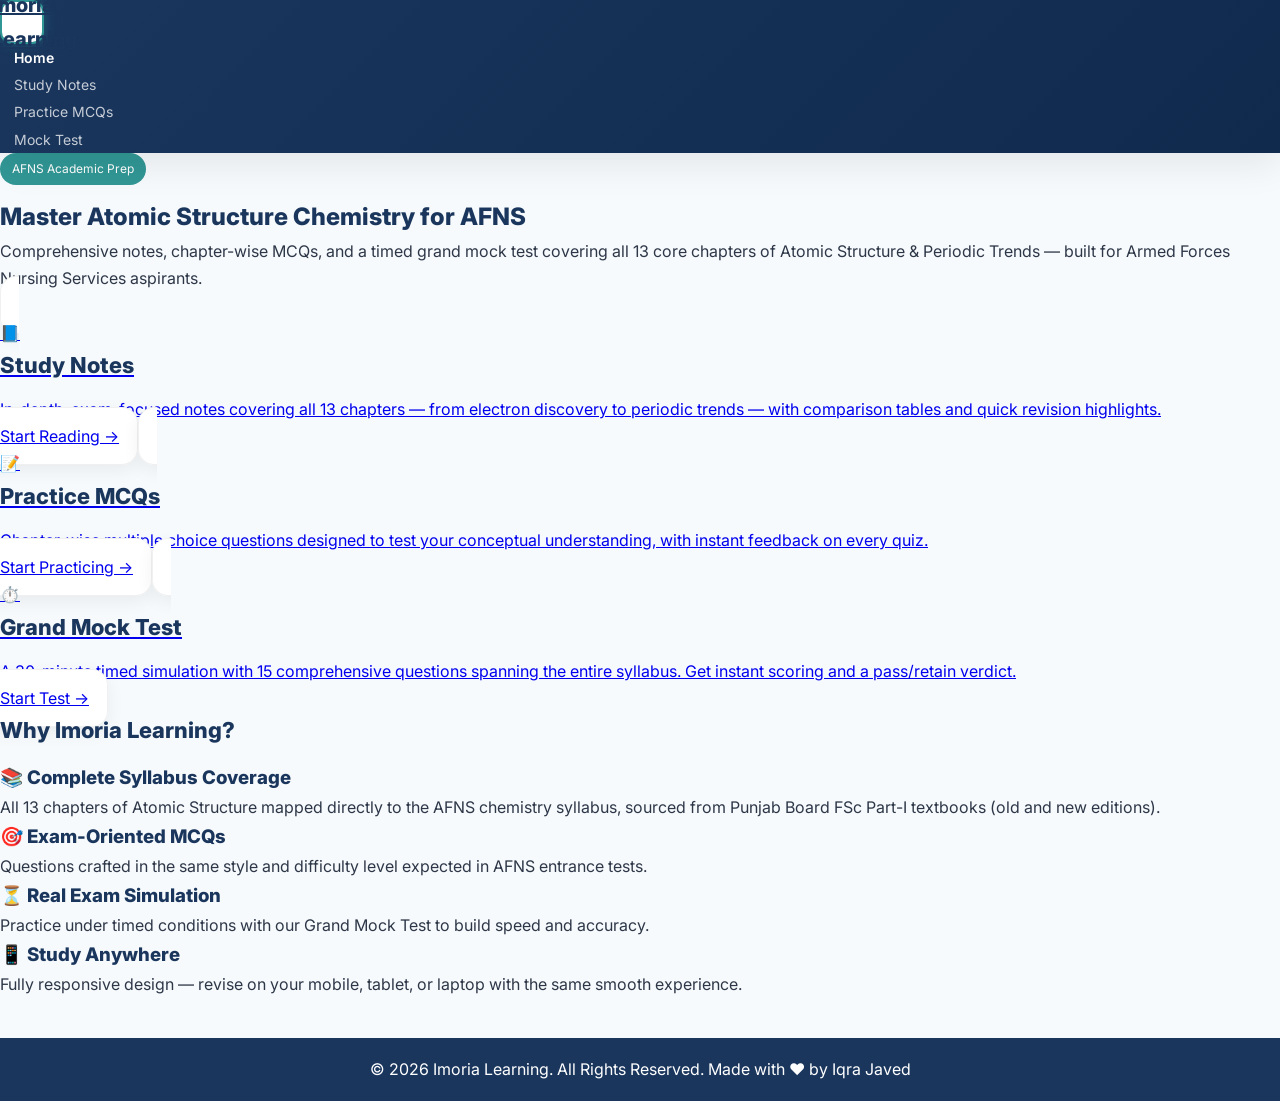
==== commit ea02fbef: "Update index.html" ====
--- a/index.html
+++ b/index.html
@@ -1,667 +1,98 @@
-
 <!DOCTYPE html>
 <html lang="en">
-
-
 <head>
-
-
 <meta charset="UTF-8">
-
-
 <meta name="viewport" content="width=device-width, initial-scale=1.0">
-
-
-
-<title>
-
-Imoria Learning | AFNS Chemistry Preparation
-
-</title>
-
-
-
-
+<title>Imoria Learning | AFNS Chemistry Prep</title>
+<link rel="preconnect" href="https://fonts.googleapis.com">
+<link href="https://fonts.googleapis.com/css2?family=Inter:wght@400;500;600;700;800&display=swap" rel="stylesheet">
 <link rel="stylesheet" href="style.css">
-
-
 </head>
-
-
-
-
-
 <body>
 
-
-
-
-
-
-
 <header class="site-header">
-
-
-<div class="container nav-container">
-
-
-
-
-
-
-<a href="index.html" class="brand">
-
-
-
-<div class="logo">
-
-🩺
-
-</div>
-
-
-
-
-
-
-<div>
-
-
-<strong>
-
-IMORIA LEARNING
-
-</strong>
-
-
-
-<small>
-
-AFNS CHEMISTRY PORTAL
-
-</small>
-
-
-
-</div>
-
-
-
-
-</a>
-
-
-
-
-
-
-
-
-
-<nav class="main-nav">
-
-
-<a class="active" href="index.html">
-
-Dashboard
-
-</a>
-
-
-
-<a href="chemistry-notes.html">
-
-Study Notes
-
-</a>
-
-
-
-<a href="mcqs.html">
-
-Practice MCQs
-
-</a>
-
-
-
-
-<a href="practice-test.html">
-
-Mock Test
-
-</a>
-
-
-
-
-</nav>
-
-
-
-
-
-
-</div>
-
-
+    <div class="header-container">
+        <a href="index.html" class="logo">
+            <span class="logo-icon">🩺</span>
+            <span class="logo-text">Imoria Learning</span>
+        </a>
+        <nav class="main-nav">
+            <ul>
+                <li><a href="index.html" class="active">Home</a></li>
+                <li><a href="chemistry-notes.html">Study Notes</a></li>
+                <li><a href="mcqs.html">Practice MCQs</a></li>
+                <li><a href="practice-test.html">Mock Test</a></li>
+            </ul>
+        </nav>
+    </div>
 </header>
 
+<main>
+    <section class="hero">
+        <div class="hero-container">
+            <span class="badge">AFNS Academic Prep</span>
+            <h1>Master Atomic Structure Chemistry for AFNS</h1>
+            <p class="hero-subtitle">Comprehensive notes, chapter-wise MCQs, and a timed grand mock test covering all 13 core chapters of Atomic Structure & Periodic Trends — built for Armed Forces Nursing Services aspirants.</p>
+        </div>
+    </section>
 
+    <section class="cards-section">
+        <div class="cards-grid">
 
+            <a href="chemistry-notes.html" class="dashboard-card">
+                <div class="card-icon">📘</div>
+                <h2>Study Notes</h2>
+                <p>In-depth, exam-focused notes covering all 13 chapters — from electron discovery to periodic trends — with comparison tables and quick revision highlights.</p>
+                <span class="card-link">Start Reading &rarr;</span>
+            </a>
 
+            <a href="mcqs.html" class="dashboard-card">
+                <div class="card-icon">📝</div>
+                <h2>Practice MCQs</h2>
+                <p>Chapter-wise multiple choice questions designed to test your conceptual understanding, with instant feedback on every quiz.</p>
+                <span class="card-link">Start Practicing &rarr;</span>
+            </a>
 
+            <a href="practice-test.html" class="dashboard-card">
+                <div class="card-icon">⏱️</div>
+                <h2>Grand Mock Test</h2>
+                <p>A 30-minute timed simulation with 15 comprehensive questions spanning the entire syllabus. Get instant scoring and a pass/retain verdict.</p>
+                <span class="card-link">Start Test &rarr;</span>
+            </a>
 
+        </div>
+    </section>
 
-
-
-
-
-
-<main>
-
-
-
-
-
-
-
-
-
-<section class="hero-section">
-
-
-<div class="container hero-content">
-
-
-
-
-
-
-
-<div class="hero-text">
-
-
-
-
-
-
-<span class="badge">
-
-🩺 AFNS Academic Prep
-
-</span>
-
-
-
-
-
-
-
-<h1>
-
-
-Master Chemistry
-
-<br>
-
-
-For
-
-<span>
-
-AFNS Entrance Test
-
-</span>
-
-
-
-</h1>
-
-
-
-
-
-
-<p>
-
-
-Complete FSc Chemistry preparation system
-with Punjab Board + Federal Board concepts,
-MCQs and realistic mock examinations.
-
-
-</p>
-
-
-
-
-
-
-
-
-
-<a href="chemistry-notes.html" class="primary-btn">
-
-
-Start Learning
-
-
-</a>
-
-
-
-
-
-</div>
-
-
-
-
-
-
-
-
-
-
-
-<div class="hero-card">
-
-
-
-
-
-<h2>
-
-Why Imoria Learning?
-
-</h2>
-
-
-
-
-
-
-<ul>
-
-
-<li>
-
-📚 Complete Chemistry Notes
-
-</li>
-
-
-<li>
-
-🧪 Chapter Wise MCQs
-
-</li>
-
-
-
-<li>
-
-⏱ 30 Minute Mock Tests
-
-</li>
-
-
-
-<li>
-
-🎯 AFNS Focused Preparation
-
-</li>
-
-
-
-</ul>
-
-
-
-
-
-
-</div>
-
-
-
-
-
-
-
-</div>
-
-
-
-
-
-</section>
-
-
-
-
-
-
-
-
-
-
-
-
-
-
-
-<section class="container">
-
-
-
-
-
-<div class="card-grid" style="display:grid;grid-template-columns:repeat(3,1fr);gap:25px;">
-
-
-
-
-
-
-
-
-
-
-
-<div class="dashboard-card">
-
-
-
-<h2>
-
-📘 Study Notes
-
-</h2>
-
-
-
-
-<p>
-
-
-Detailed FSc Chemistry notes covering
-Class 11 and 12 important AFNS topics.
-
-
-</p>
-
-
-
-
-<a class="primary-btn" href="chemistry-notes.html">
-
-Open Notes
-
-</a>
-
-
-
-</div>
-
-
-
-
-
-
-
-
-
-
-
-<div class="dashboard-card">
-
-
-
-<h2>
-
-📝 Practice MCQs
-
-</h2>
-
-
-
-
-<p>
-
-
-Chapter-wise quizzes with instant feedback
-to improve weak concepts.
-
-
-</p>
-
-
-
-
-
-<a class="primary-btn" href="mcqs.html">
-
-Practice Now
-
-</a>
-
-
-
-
-
-</div>
-
-
-
-
-
-
-
-
-
-<div class="dashboard-card">
-
-
-
-<h2>
-
-⏱ Grand Mock Test
-
-</h2>
-
-
-
-
-<p>
-
-
-Attempt 50 AFNS style chemistry questions
-under real exam timing.
-
-
-</p>
-
-
-
-
-<a class="primary-btn" href="practice-test.html">
-
-Start Test
-
-</a>
-
-
-
-
-
-</div>
-
-
-
-
-
-
-
-
-</div>
-
-
-
-
-
-
-
-
-</section>
-
-
-
-
-
-
-
-
-
-
-
-<section class="container" style="margin-top:70px;">
-
-
-
-
-
-<div class="hero-card">
-
-
-
-
-
-<h2>
-
-AFNS Chemistry Roadmap
-
-</h2>
-
-
-
-
-
-<p>
-
-
-Atomic Structure → Bonding → Physical Chemistry →
-Organic Chemistry → Periodic Trends
-
-
-</p>
-
-
-
-
-
-
-<div class="quick-revision-box">
-
-
-🔥 Study smart:
-Understand concepts, practice MCQs,
-then attempt timed exams.
-
-
-</div>
-
-
-
-
-
-
-</div>
-
-
-
-
-
-
-</section>
-
-
-
-
-
-
-
-
-
-
-
-
-
+    <section class="info-section">
+        <div class="info-container">
+            <h2>Why Imoria Learning?</h2>
+            <div class="info-grid">
+                <div class="info-item">
+                    <h3>📚 Complete Syllabus Coverage</h3>
+                    <p>All 13 chapters of Atomic Structure mapped directly to the AFNS chemistry syllabus, sourced from Punjab Board FSc Part-I textbooks (old and new editions).</p>
+                </div>
+                <div class="info-item">
+                    <h3>🎯 Exam-Oriented MCQs</h3>
+                    <p>Questions crafted in the same style and difficulty level expected in AFNS entrance tests.</p>
+                </div>
+                <div class="info-item">
+                    <h3>⏳ Real Exam Simulation</h3>
+                    <p>Practice under timed conditions with our Grand Mock Test to build speed and accuracy.</p>
+                </div>
+                <div class="info-item">
+                    <h3>📱 Study Anywhere</h3>
+                    <p>Fully responsive design — revise on your mobile, tablet, or laptop with the same smooth experience.</p>
+                </div>
+            </div>
+        </div>
+    </section>
 </main>
 
-
-
-
-
-
-
-
-
-
-
-
-
 <footer class="site-footer">
-
-
-
-<div class="container">
-
-
-
-
-
-<p>
-
-
-© 2026 Imoria Learning. All Rights Reserved.
-Made with ♥ by Iqra Javed
-
-
-</p>
-
-
-
-
-
-
-</div>
-
-
-
-
-
-
+    <div class="footer-container">
+        <p>&copy; 2026 Imoria Learning. All Rights Reserved. Made with ♥ by Iqra Javed</p>
+    </div>
 </footer>
 
-
-
-
-
-
-
-
-
-<script src="main.js"></script>
-
-
-
-
-
 </body>
-
-
-
 </html>
--- a/style.css
+++ b/style.css
@@ -1,976 +1,311 @@
-/* =====================================================
-   IMORIA LEARNING - AFNS CHEMISTRY PORTAL
-   Premium Medical Education UI
-===================================================== */
-
-
-@import url('https://fonts.googleapis.com/css2?family=Inter:wght@400;500;600;700;800&display=swap');
-
-
-
-:root {
-
+
+@import url('https://fonts.googleapis.com/css2?family=Inter:wght@400;600;700;800&display=swap');
+
+:root{
 
 --navy:#1a365d;
---navy-dark:#102a43;
-
 --teal:#319795;
---teal-dark:#267f7d;
-
 --gold:#d69e2e;
-
 --bg:#f7fafc;
-
---white:#ffffff;
-
 --text:#2d3748;
 
---muted:#718096;
-
---border:#e2e8f0;
-
---success:#2f855a;
-
---danger:#c53030;
-
-
---radius:22px;
-
-
---shadow:
-0 20px 45px rgba(26,54,93,.14);
-
-
---soft-shadow:
-0 8px 25px rgba(0,0,0,.08);
-
-
-}
-
-
-
-
+--card:#ffffff;
+--border:rgba(0,0,0,0.06);
+
+--shadow:0 12px 35px rgba(0,0,0,0.08);
+--softShadow:0 6px 18px rgba(0,0,0,0.06);
+
+}
 
 *{
-
 margin:0;
 padding:0;
 box-sizing:border-box;
-
-}
-
-
-
-html{
-
-scroll-behavior:smooth;
-
-}
-
-
+font-family:'Inter',sans-serif;
+}
 
 body{
-
-
-font-family:"Inter",sans-serif;
-
-background:
-radial-gradient(
-circle at top,
-#e6fffa,
-transparent 35%
-),
-var(--bg);
-
-
+background:var(--bg);
 color:var(--text);
-
 line-height:1.7;
-
-
-}
-
-
-
-
+}
+
+/* ================= HEADER ================= */
+
+.site-header{
+background:linear-gradient(135deg,var(--navy),#0f2a4d);
+color:white;
+position:sticky;
+top:0;
+z-index:1000;
+box-shadow:var(--shadow);
+}
+
+.nav-container{
+display:flex;
+justify-content:space-between;
+align-items:center;
+padding:12px 20px;
+}
+
+.brand{
+display:flex;
+gap:12px;
+align-items:center;
+text-decoration:none;
+color:white;
+}
+
+.logo{
+width:44px;
+height:44px;
+border-radius:12px;
+display:flex;
+align-items:center;
+justify-content:center;
+background:white;
+color:var(--navy);
+font-weight:800;
+font-size:20px;
+border:2px solid var(--teal);
+box-shadow:0 0 12px rgba(49,151,149,0.4);
+}
+
+.main-nav a{
+color:white;
+text-decoration:none;
+margin-left:14px;
+font-size:14px;
+opacity:0.75;
+transition:0.2s;
+}
+
+.main-nav a:hover,
+.main-nav a.active{
+opacity:1;
+font-weight:600;
+}
+
+/* ================= LAYOUT ================= */
 
 .container{
-
-width:min(1200px,92%);
-
+width:92%;
+max-width:1150px;
 margin:auto;
-
-}
-
-
-
-
-
-/* ==========================
-HEADER
-========================== */
-
-
-.site-header{
-
-
-position:sticky;
-
-top:0;
-
-z-index:999;
-
-
-background:
-rgba(255,255,255,.88);
-
-
-backdrop-filter:
-blur(18px);
-
-
-border-bottom:
-1px solid var(--border);
-
-
-}
-
-
-
-
-
-.nav-container{
-
-
-min-height:85px;
-
-display:flex;
-
+padding:22px 0;
+}
+
+/* ================= HERO ================= */
+
+.hero-section{
+padding:50px 0;
+}
+
+.hero-content{
+display:grid;
+grid-template-columns:1.2fr 1fr;
+gap:30px;
 align-items:center;
-
-justify-content:space-between;
-
-
-}
-
-
-
-
-/* LOGO FIX */
-
-
-.brand{
-
-
-display:flex;
-
-align-items:center;
-
-gap:14px;
-
-
-}
-
-
-
-.logo{
-
-
-width:55px;
-
-height:55px;
-
-
+}
+
+.hero-text h1{
+font-size:40px;
+color:var(--navy);
+font-weight:800;
+}
+
+.hero-text span{
+color:var(--teal);
+}
+
+.badge{
+display:inline-block;
+background:var(--teal);
+color:white;
+padding:6px 12px;
+border-radius:20px;
+font-size:12px;
+margin-bottom:12px;
+}
+
+/* ================= CARDS ================= */
+
+.card-grid{
 display:grid;
-
-place-items:center;
-
-
-
-background:white;
-
-
-border:
-
-3px solid var(--teal);
-
-
-
-border-radius:18px;
-
-
-
-font-size:30px;
-
-
-
-box-shadow:
-
-0 10px 25px rgba(49,151,149,.25);
-
-
-
-}
-
-
-
-
-.brand strong{
-
-
-font-size:20px;
-
-font-weight:800;
-
-
-color:var(--navy);
-
-
-letter-spacing:.3px;
-
-
-}
-
-
-
-.brand small{
-
-
-display:block;
-
-
-color:var(--teal);
-
-
-font-weight:600;
-
-
-font-size:12px;
-
-
-}
-
-
-
-
-
-/* NAV */
-
-
-.main-nav{
-
-
-display:flex;
-
-gap:8px;
-
-
-}
-
-
-
-.main-nav a{
-
-
-padding:
-
-10px 18px;
-
-
-border-radius:30px;
-
-
-font-weight:700;
-
-
-transition:.25s;
-
-
-}
-
-
-
-.main-nav a:hover,
-.main-nav .active{
-
-
-background:
-
-var(--teal);
-
-
-color:white;
-
-
-}
-
-
-
-
-
-
-
-
-
-/* HERO */
-
-
-.hero-section{
-
-
-padding:
-
-80px 0 50px;
-
-
-}
-
-
-
-
-
-.hero-content{
-
-
-display:grid;
-
-
-grid-template-columns:
-
-1.2fr .8fr;
-
-
-gap:40px;
-
-
-align-items:center;
-
-
-}
-
-
-
-
-
-.badge{
-
-
-display:inline-flex;
-
-
-background:
-
-var(--teal);
-
-
-color:white;
-
-
-padding:
-
-8px 18px;
-
-
-border-radius:50px;
-
-
-font-weight:700;
-
-
-}
-
-
-
-
-.hero-text h1{
-
-
-margin-top:20px;
-
-
-font-size:
-
-clamp(2.3rem,5vw,4.5rem);
-
-
-line-height:1.1;
-
-
-color:var(--navy);
-
-
-}
-
-
-
-
-.hero-text span{
-
-
-color:var(--teal);
-
-
-}
-
-
-
-
-
-.hero-text p{
-
-
-margin:
-
-25px 0;
-
-
-color:var(--muted);
-
-
-font-size:17px;
-
-
-}
-
-
-
-
-
-
-.primary-btn{
-
-
-display:inline-flex;
-
-
-padding:
-
-14px 28px;
-
-
-border-radius:15px;
-
-
-background:
-
-linear-gradient(
-135deg,
-var(--navy),
-var(--teal)
-);
-
-
-
-color:white;
-
-
-font-weight:800;
-
-
-box-shadow:var(--soft-shadow);
-
-
-transition:.25s;
-
-
-}
-
-
-
-.primary-btn:hover{
-
-
-transform:translateY(-4px);
-
-
-}
-
-
-
-
-
-
-
-
-/* CARDS */
-
+grid-template-columns:repeat(auto-fit,minmax(240px,1fr));
+gap:18px;
+}
 
 .dashboard-card,
 .quiz-card,
-.chapter-card,
-.hero-card,
-.notes-content{
-
-
+.results-card{
+background:var(--card);
+border-radius:16px;
+padding:18px;
+box-shadow:var(--softShadow);
+border:1px solid var(--border);
+transition:0.25s;
+}
+
+.dashboard-card:hover,
+.quiz-card:hover{
+transform:translateY(-6px);
+box-shadow:var(--shadow);
+}
+
+/* ================= HEADINGS ================= */
+
+h1,h2,h3{
+color:var(--navy);
+font-weight:800;
+}
+
+h2{
+margin-bottom:12px;
+font-size:22px;
+}
+
+/* ================= NOTES UX ================= */
+
+.quick-revision-box{
+background:linear-gradient(135deg,#fff7e6,#fffdf5);
+border-left:6px solid var(--gold);
+padding:12px;
+border-radius:10px;
+margin:12px 0;
+font-weight:600;
+}
+
+.key-point{
+background:#edf2f7;
+border-left:4px solid var(--teal);
+padding:10px;
+margin:8px 0;
+border-radius:8px;
+}
+
+/* ================= TABLE ================= */
+
+table{
+width:100%;
+border-collapse:collapse;
+margin-top:10px;
 background:white;
-
-
-border-radius:var(--radius);
-
-
+border-radius:10px;
+overflow:hidden;
+box-shadow:var(--softShadow);
+}
+
+th{
+background:var(--navy);
+color:white;
+padding:10px;
+text-align:left;
+}
+
+td{
+padding:10px;
+border-bottom:1px solid #edf2f7;
+}
+
+tr:nth-child(even){
+background:#f8fafc;
+}
+
+/* ================= MCQ OPTIONS ================= */
+
+.option-label{
+display:block;
+padding:10px;
+margin:6px 0;
+background:#f1f5f9;
+border-radius:10px;
+cursor:pointer;
+transition:0.2s;
+border:1px solid transparent;
+}
+
+.option-label:hover{
+background:#e6fffa;
+transform:scale(1.01);
+border-color:var(--teal);
+}
+
+/* ================= BUTTON ================= */
+
+.primary-btn{
+background:linear-gradient(135deg,var(--navy),var(--teal));
+color:white;
+padding:10px 14px;
+border:none;
+border-radius:10px;
+cursor:pointer;
+font-weight:600;
+margin-top:10px;
+transition:0.2s;
+}
+
+.primary-btn:hover{
+transform:scale(1.03);
+}
+
+/* ================= TIMER ================= */
+
+.timer-card{
+position:sticky;
+top:70px;
+background:linear-gradient(135deg,var(--gold),#f6ad55);
+color:white;
+padding:12px 15px;
+border-radius:12px;
+font-weight:700;
 box-shadow:var(--shadow);
-
-
-}
-
-
-
-
-
-.dashboard-card{
-
-
-padding:30px;
-
-
-transition:.3s;
-
-
-}
-
-
-
-.dashboard-card:hover{
-
-
-transform:
-
-translateY(-8px);
-
-
-}
-
-
-
-
-
-
-
-/* NOTES */
-
-
-.notes-layout{
-
-
-display:grid;
-
-
-grid-template-columns:
-
-270px 1fr;
-
-
-gap:30px;
-
-
-padding:50px 0;
-
-
-}
-
-
-
-
-
-.chapter-sidebar{
-
-
-position:sticky;
-
-top:100px;
-
-
-background:white;
-
-
-padding:20px;
-
-
-border-radius:20px;
-
-
-box-shadow:var(--soft-shadow);
-
-
-}
-
-
-
-
-
-.chapter-sidebar a{
-
-
-display:block;
-
-
-padding:10px;
-
-
-border-radius:10px;
-
-
-color:var(--muted);
-
-
-}
-
-
-
-
-.chapter-sidebar a:hover{
-
-
-background:var(--teal);
-
-
-color:white;
-
-
-}
-
-
-
-
-
-
-.quick-revision-box{
-
-
-padding:20px;
-
-
-margin-top:20px;
-
-
-background:
-
-#e6fffa;
-
-
-border-left:
-
-5px solid var(--teal);
-
-
-border-radius:15px;
-
-
-}
-
-
-
-
-
-
-
-/* MCQ */
-
-
-.quiz-card{
-
-
-padding:30px;
-
-
-margin-bottom:25px;
-
-
-}
-
-
-
-
-
-.option-label{
-
-
-display:flex;
-
-
-gap:12px;
-
-
-padding:14px;
-
-
-background:#f8fafc;
-
-
-border:
-
-1px solid var(--border);
-
-
-border-radius:14px;
-
-
-margin:10px 0;
-
-
-cursor:pointer;
-
-
-transition:.2s;
-
-
-}
-
-
-
-
-.option-label:hover{
-
-
-background:
-
-var(--teal);
-
-
-color:white;
-
-
-}
-
-
-
-
-input[type=radio]{
-
-
-accent-color:var(--teal);
-
-
-}
-
-
-
-
-
-
-
-/* TIMER */
-
-
-.timer-card{
-
-
-position:sticky;
-
-
-top:90px;
-
-
-z-index:10;
-
-
-margin:20px auto;
-
-
-width:max-content;
-
-
-
-padding:
-
-15px 30px;
-
-
-border-radius:50px;
-
-
-background:
-
-linear-gradient(
-135deg,
-var(--gold),
-#f6ad55
-);
-
-
-
-color:white;
-
-
-font-weight:800;
-
-
-font-size:20px;
-
-
-box-shadow:
-
-0 15px 35px rgba(214,158,46,.4);
-
-
-}
-
-
-
-
+}
+
+/* ================= FEEDBACK ================= */
+
+.success{
+color:#2f855a;
+font-weight:700;
+}
+
+.error{
+color:#c53030;
+font-weight:700;
+}
+
+/* ================= RESULTS ================= */
 
 .results-card{
-
-
-padding:30px;
-
-
-background:white;
-
-
-border-radius:22px;
-
-
-box-shadow:var(--shadow);
-
-
 text-align:center;
-
-
-}
-
-
-
-
-
-.hidden{
-
+padding:25px;
+border-left:6px solid var(--teal);
+}
+
+/* ================= FOOTER ================= */
+
+.site-footer{
+background:var(--navy);
+color:white;
+text-align:center;
+padding:18px;
+margin-top:40px;
+}
+
+/* ================= RESPONSIVE ================= */
+
+@media(max-width:768px){
+
+.hero-content{
+grid-template-columns:1fr;
+}
+
+.hero-text h1{
+font-size:28px;
+}
+
+.main-nav{
 display:none;
-
-}
-
-
-
-.success{
-
-color:var(--success);
-
-}
-
-
-
-.error{
-
-color:var(--danger);
-
-}
-
-
-
-
-
-
-.site-footer{
-
-
-margin-top:80px;
-
-
-padding:30px;
-
-
-background:
-
-var(--navy);
-
-
-color:white;
-
-
-text-align:center;
-
-
-}
-
-
-
-
-
-
-
-/* MOBILE */
-
-
-@media(max-width:900px){
-
-
-
-.hero-content,
-.notes-layout,
-.card-grid{
-
-
-grid-template-columns:1fr;
-
-
-}
-
-
-
-
-.main-nav{
-
-
-display:none;
-
-
-}
-
-
-
-.nav-container{
-
-
-padding:15px 0;
-
-
-}
-
-
-
-.chapter-sidebar{
-
-
-position:relative;
-
-
-top:0;
-
-
-}
-
-
-
-}
-
-
-
-@media(max-width:500px){
-
-
-
-.brand strong{
-
-font-size:16px;
-
-}
-
-
-.logo{
-
-width:45px;
-
-height:45px;
-
-}
-
-
-
-.hero-text h1{
-
-font-size:2.2rem;
-
-}
-
-
-}
+}
+
+}
